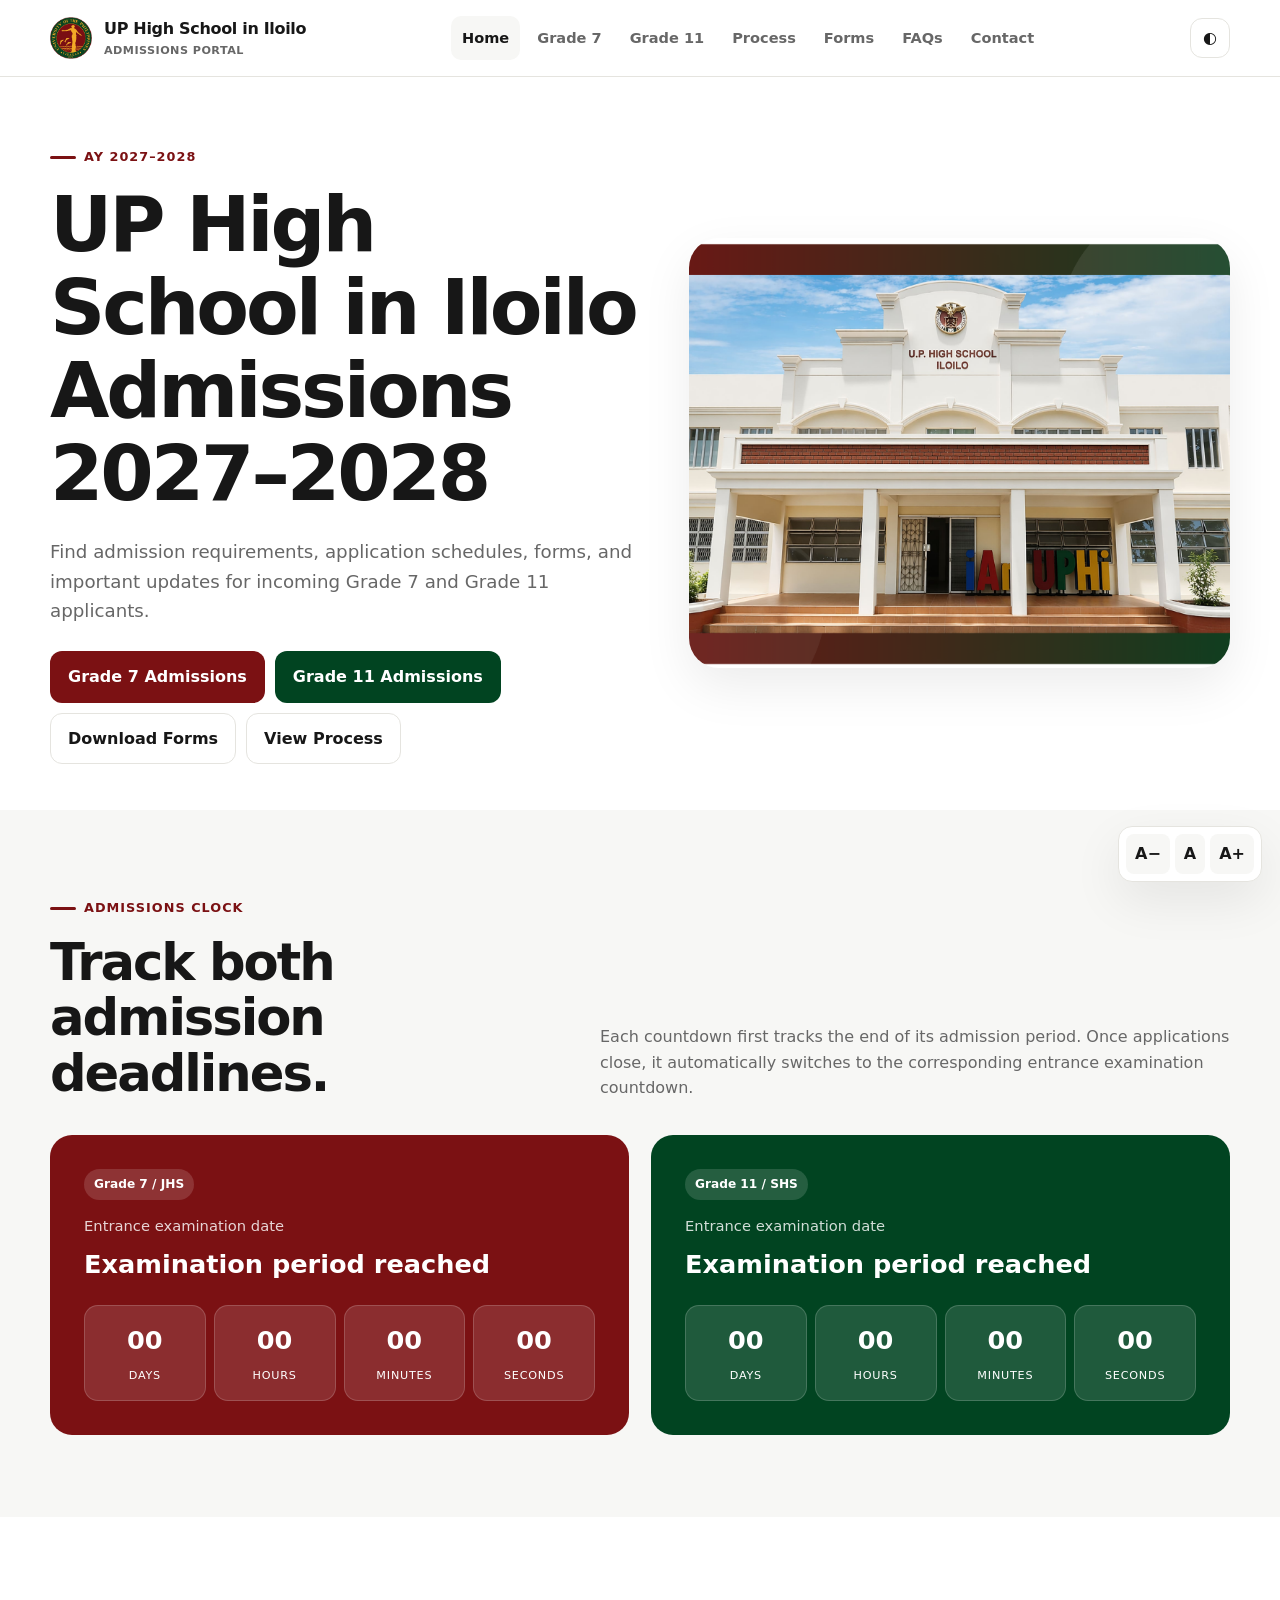
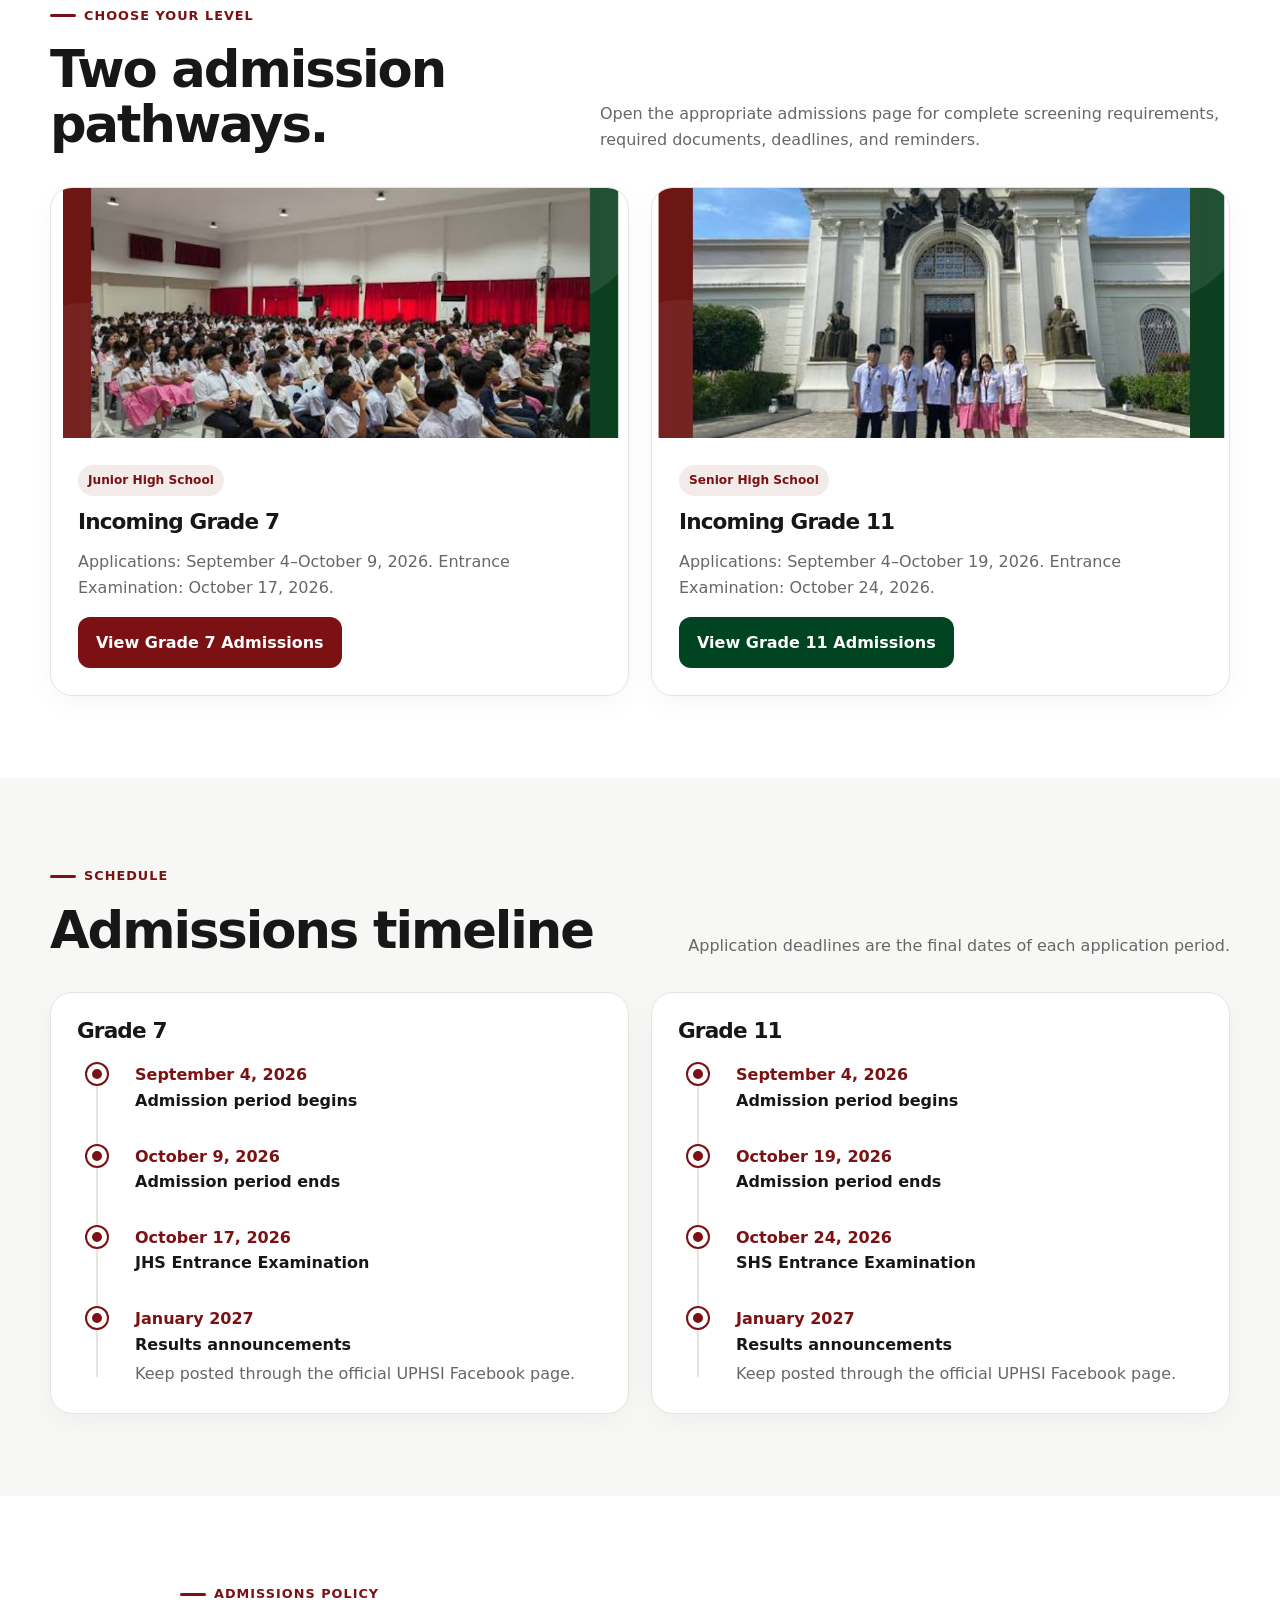
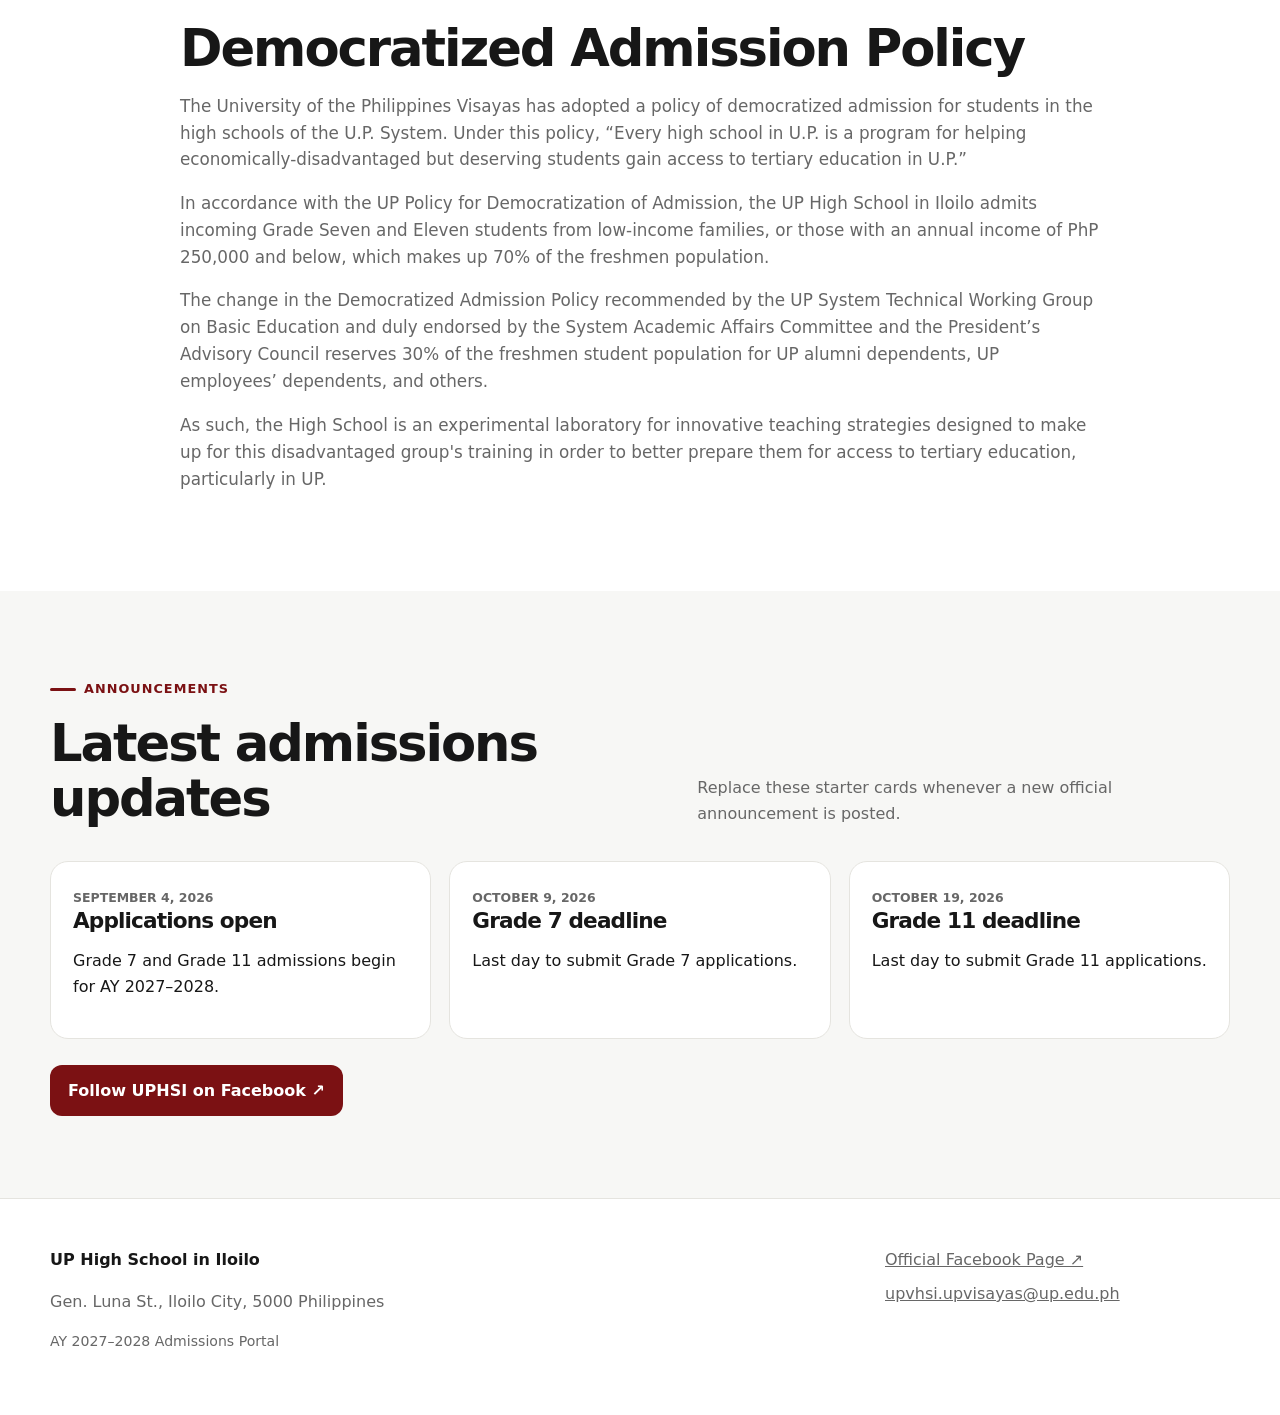
==== index.html @ 56ff377d "first push" ====
<!doctype html>
<html lang="en">
<head>
<meta charset="utf-8">
<meta name="viewport" content="width=device-width, initial-scale=1">
<meta name="description" content="UP High School in Iloilo Admissions Portal for AY 2027–2028">
<title>Home | UPHSI Admissions 2027–2028</title>
<link rel="stylesheet" href="css/style.css">
</head>
<body>

<a class="skip-link" href="#main">Skip to main content</a>
<header class="site-header">
  <div class="container navbar">
    <a class="brand" href="index.html"><img src="images/logo.png" alt="UPHSI logo placeholder"><span>UP High School in Iloilo<small>Admissions Portal</small></span></a>
    <nav id="navLinks" class="navlinks" aria-label="Primary navigation">
<a href="index.html" class="active">Home</a>
<a href="jhs.html">Grade 7</a>
<a href="shs.html">Grade 11</a>
<a href="process.html">Process</a>
<a href="forms.html">Forms</a>
<a href="faq.html">FAQs</a>
<a href="contact.html">Contact</a>
</nav>
    <div class="nav-tools">
      <button id="themeToggle" class="icon-btn" title="Toggle dark mode" aria-label="Toggle dark mode">◐</button>
      <button id="menuBtn" class="menu-btn" aria-label="Open menu" aria-expanded="false">☰</button>
    </div>
  </div>
</header>
<main id="main">
<section class="hero">
  <div class="container hero-grid">
    <div>
      <div class="eyebrow">AY 2027–2028</div>
      <h1>UP High School in Iloilo Admissions 2027–2028</h1>
      <p class="lead">Find admission requirements, application schedules, forms, and important updates for incoming Grade 7 and Grade 11 applicants.</p>
      <div class="actions">
        <a class="btn btn-primary" href="jhs.html">Grade 7 Admissions</a>
        <a class="btn btn-green" href="shs.html">Grade 11 Admissions</a>
        <a class="btn btn-secondary" href="forms.html">Download Forms</a>
        <a class="btn btn-secondary" href="process.html">View Process</a>
      </div>
    </div>
    <div class="hero-media"><img src="images/hero.png" alt="Campus photo placeholder"></div>
  </div>
</section>


<section class="section alt">
  <div class="container">
    <div class="section-head reveal">
      <div><div class="eyebrow">Admissions clock</div><h2>Track both admission deadlines.</h2></div>
      <p>Each countdown first tracks the end of its admission period. Once applications close, it automatically switches to the corresponding entrance examination countdown.</p>
    </div>
    <div class="cards">
      <div class="countdown-box reveal" id="jhsCountdown">
        <span class="tag" style="background:rgba(255,255,255,.14);color:white">Grade 7 / JHS</span>
        <div id="jhsCountdownLabel" class="countdown-label" style="margin-top:14px">Admission period ends in</div>
        <div id="jhsCountdownTitle" class="countdown-title">Grade 7 admission period ends</div>
        <div class="countdown">
          <div class="time-unit"><strong id="jhs-days">00</strong><span>Days</span></div>
          <div class="time-unit"><strong id="jhs-hours">00</strong><span>Hours</span></div>
          <div class="time-unit"><strong id="jhs-minutes">00</strong><span>Minutes</span></div>
          <div class="time-unit"><strong id="jhs-seconds">00</strong><span>Seconds</span></div>
        </div>
      </div>
      <div class="countdown-box reveal" id="shsCountdown" style="background:var(--green)">
        <span class="tag" style="background:rgba(255,255,255,.14);color:white">Grade 11 / SHS</span>
        <div id="shsCountdownLabel" class="countdown-label" style="margin-top:14px">Admission period ends in</div>
        <div id="shsCountdownTitle" class="countdown-title">Grade 11 admission period ends</div>
        <div class="countdown">
          <div class="time-unit"><strong id="shs-days">00</strong><span>Days</span></div>
          <div class="time-unit"><strong id="shs-hours">00</strong><span>Hours</span></div>
          <div class="time-unit"><strong id="shs-minutes">00</strong><span>Minutes</span></div>
          <div class="time-unit"><strong id="shs-seconds">00</strong><span>Seconds</span></div>
        </div>
      </div>
    </div>
  </div>
</section>

<section class="section">
 <div class="container">
  <div class="section-head reveal"><div><div class="eyebrow">Choose your level</div><h2>Two admission pathways.</h2></div><p>Open the appropriate admissions page for complete screening requirements, required documents, deadlines, and reminders.</p></div>
  <div class="cards">
    <article class="card feature reveal"><img src="images/jhs.png" alt="Grade 7 photo placeholder"><div class="card-content"><span class="tag">Junior High School</span><h3 style="margin-top:14px">Incoming Grade 7</h3><p>Applications: September 4–October 9, 2026. Entrance Examination: October 17, 2026.</p><a class="btn btn-primary" href="jhs.html">View Grade 7 Admissions</a></div></article>
    <article class="card feature reveal"><img src="images/shs.png" alt="Grade 11 photo placeholder"><div class="card-content"><span class="tag">Senior High School</span><h3 style="margin-top:14px">Incoming Grade 11</h3><p>Applications: September 4–October 19, 2026. Entrance Examination: October 24, 2026.</p><a class="btn btn-green" href="shs.html">View Grade 11 Admissions</a></div></article>
  </div>
 </div>
</section>

<section class="section alt">
 <div class="container">
  <div class="section-head reveal"><div><div class="eyebrow">Schedule</div><h2>Admissions timeline</h2></div><p>Application deadlines are the final dates of each application period.</p></div>
  <div class="cards">
   <div class="card reveal"><h3>Grade 7</h3><div class="timeline">
    <div class="timeline-item"><span class="timeline-dot"></span><div class="timeline-date">September 4, 2026</div><strong>Admission period begins</strong></div>
    <div class="timeline-item"><span class="timeline-dot"></span><div class="timeline-date">October 9, 2026</div><strong>Admission period ends</strong></div>
    <div class="timeline-item"><span class="timeline-dot"></span><div class="timeline-date">October 17, 2026</div><strong>JHS Entrance Examination</strong></div>
    <div class="timeline-item"><span class="timeline-dot"></span><div class="timeline-date">January 2027</div><strong>Results announcements</strong><p>Keep posted through the official UPHSI Facebook page.</p></div>
   </div></div>
   <div class="card reveal"><h3>Grade 11</h3><div class="timeline">
    <div class="timeline-item"><span class="timeline-dot"></span><div class="timeline-date">September 4, 2026</div><strong>Admission period begins</strong></div>
    <div class="timeline-item"><span class="timeline-dot"></span><div class="timeline-date">October 19, 2026</div><strong>Admission period ends</strong></div>
    <div class="timeline-item"><span class="timeline-dot"></span><div class="timeline-date">October 24, 2026</div><strong>SHS Entrance Examination</strong></div>
    <div class="timeline-item"><span class="timeline-dot"></span><div class="timeline-date">January 2027</div><strong>Results announcements</strong><p>Keep posted through the official UPHSI Facebook page.</p></div>
   </div></div>
  </div>
 </div>
</section>

<section class="section">
 <div class="container policy reveal">
  <div class="eyebrow">Admissions policy</div><h2>Democratized Admission Policy</h2>
  
<p>The University of the Philippines Visayas has adopted a policy of democratized admission for students in the high schools of the U.P. System. Under this policy, “Every high school in U.P. is a program for helping economically-disadvantaged but deserving students gain access to tertiary education in U.P.”</p>
<p>In accordance with the UP Policy for Democratization of Admission, the UP High School in Iloilo admits incoming Grade Seven and Eleven students from low-income families, or those with an annual income of PhP 250,000 and below, which makes up 70% of the freshmen population.</p>
<p>The change in the Democratized Admission Policy recommended by the UP System Technical Working Group on Basic Education and duly endorsed by the System Academic Affairs Committee and the President’s Advisory Council reserves 30% of the freshmen student population for UP alumni dependents, UP employees’ dependents, and others.</p>
<p>As such, the High School is an experimental laboratory for innovative teaching strategies designed to make up for this disadvantaged group's training in order to better prepare them for access to tertiary education, particularly in UP.</p>

 </div>
</section>

<section class="section alt">
 <div class="container">
  <div class="section-head reveal"><div><div class="eyebrow">Announcements</div><h2>Latest admissions updates</h2></div><p>Replace these starter cards whenever a new official announcement is posted.</p></div>
  <div class="announcement-grid">
   <article class="announcement reveal"><time>September 4, 2026</time><h3>Applications open</h3><p>Grade 7 and Grade 11 admissions begin for AY 2027–2028.</p></article>
   <article class="announcement reveal"><time>October 9, 2026</time><h3>Grade 7 deadline</h3><p>Last day to submit Grade 7 applications.</p></article>
   <article class="announcement reveal"><time>October 19, 2026</time><h3>Grade 11 deadline</h3><p>Last day to submit Grade 11 applications.</p></article>
  </div>
  <div class="actions"><a class="btn btn-primary" href="https://www.facebook.com/uphsiofficial" target="_blank" rel="noopener">Follow UPHSI on Facebook ↗</a></div>
 </div>
</section>
</main>

<footer class="footer">
  <div class="container footer-grid">
    <div>
      <strong>UP High School in Iloilo</strong>
      <p>Gen. Luna St., Iloilo City, 5000 Philippines</p>
      <p class="small">AY 2027–2028 Admissions Portal</p>
    </div>
    <div class="footer-links">
      <a href="https://www.facebook.com/uphsiofficial" target="_blank" rel="noopener">Official Facebook Page ↗</a>
      <a href="mailto:upvhsi.upvisayas@up.edu.ph">upvhsi.upvisayas@up.edu.ph</a>
    </div>
  </div>
</footer>
<div class="a11y-panel" aria-label="Text size controls">
  <button data-font="down" title="Decrease text size">A−</button>
  <button data-font="reset" title="Reset text size">A</button>
  <button data-font="up" title="Increase text size">A+</button>
</div>
<script src="js/script.js"></script>
</body></html>
---- css/style.css ----
:root{
  --maroon:#7b1113; --maroon-2:#5c0d0f; --green:#014421; --gold:#f2c14e;
  --ink:#171717; --muted:#676767; --surface:#ffffff; --surface-2:#f7f7f5;
  --line:#e5e4df; --shadow:0 18px 50px rgba(0,0,0,.08);
  --radius:22px; --base-font:16px;
}
*{box-sizing:border-box}
html{scroll-behavior:smooth;font-size:var(--base-font)}
body{margin:0;font-family:Inter,ui-sans-serif,system-ui,-apple-system,"Segoe UI",Roboto,Arial,sans-serif;background:var(--surface);color:var(--ink);line-height:1.6}
body.dark{--ink:#f4f4f1;--muted:#bebeb8;--surface:#121212;--surface-2:#1b1b1b;--line:#333;--shadow:0 18px 50px rgba(0,0,0,.32)}
a{color:inherit}
img{max-width:100%;display:block}
button,input{font:inherit}
.container{width:min(1180px,calc(100% - 38px));margin:auto}
.skip-link{position:absolute;left:-9999px;top:10px;background:var(--maroon);color:white;padding:10px 14px;z-index:9999}
.skip-link:focus{left:10px}
.site-header{position:sticky;top:0;z-index:1000;background:color-mix(in srgb,var(--surface) 93%,transparent);backdrop-filter:blur(16px);border-bottom:1px solid var(--line)}
.navbar{min-height:76px;display:flex;align-items:center;justify-content:space-between;gap:20px}
.brand{display:flex;align-items:center;gap:12px;text-decoration:none;font-weight:800;letter-spacing:-.02em}
.brand img{width:42px;height:42px;border-radius:10px}
.brand small{display:block;font-size:.7rem;font-weight:600;color:var(--muted);letter-spacing:.04em;text-transform:uppercase}
.navlinks{display:flex;align-items:center;gap:6px}
.navlinks a{padding:10px 11px;border-radius:10px;text-decoration:none;font-size:.91rem;font-weight:650;color:var(--muted)}
.navlinks a:hover,.navlinks a.active{background:var(--surface-2);color:var(--ink)}
.nav-tools{display:flex;align-items:center;gap:6px}
.icon-btn,.menu-btn{border:1px solid var(--line);background:var(--surface);color:var(--ink);width:40px;height:40px;border-radius:12px;cursor:pointer}
.menu-btn{display:none}
.hero{padding:64px 0 46px}
.hero-grid{display:grid;grid-template-columns:1.05fr .95fr;gap:42px;align-items:center}
.eyebrow{display:inline-flex;gap:8px;align-items:center;font-size:.8rem;letter-spacing:.08em;text-transform:uppercase;font-weight:800;color:var(--maroon);margin-bottom:16px}
.eyebrow:before{content:"";width:26px;height:3px;background:var(--maroon);border-radius:99px}
h1,h2,h3{line-height:1.08;letter-spacing:-.04em;margin:0}
h1{font-size:clamp(2.7rem,6vw,5.4rem);max-width:800px}
h2{font-size:clamp(2rem,4vw,3.5rem)}
h3{font-size:1.35rem}
.lead{font-size:1.14rem;color:var(--muted);max-width:720px;margin:22px 0}
.hero-media{border-radius:30px;overflow:hidden;box-shadow:var(--shadow);min-height:430px}
.hero-media img{width:100%;height:100%;min-height:430px;object-fit:cover}
.actions{display:flex;flex-wrap:wrap;gap:10px;margin-top:26px}
.btn{display:inline-flex;align-items:center;justify-content:center;gap:8px;text-decoration:none;border:1px solid transparent;padding:12px 17px;border-radius:12px;font-weight:750;cursor:pointer}
.btn-primary{background:var(--maroon);color:white}
.btn-primary:hover{background:var(--maroon-2)}
.btn-secondary{background:var(--surface);border-color:var(--line)}
.btn-green{background:var(--green);color:white}
.section{padding:82px 0}
.section.alt{background:var(--surface-2)}
.section-head{display:flex;justify-content:space-between;align-items:end;gap:30px;margin-bottom:34px}
.section-head p{max-width:630px;color:var(--muted);margin:0}
.cards{display:grid;grid-template-columns:repeat(2,1fr);gap:22px}
.card{background:var(--surface);border:1px solid var(--line);border-radius:var(--radius);padding:26px;box-shadow:0 8px 26px rgba(0,0,0,.035)}
.card.feature{padding:0;overflow:hidden}
.card.feature img{width:100%;height:250px;object-fit:cover}
.card-content{padding:27px}
.card p{color:var(--muted)}
.tag{display:inline-flex;padding:6px 10px;background:color-mix(in srgb,var(--maroon) 9%,var(--surface));color:var(--maroon);border-radius:999px;font-weight:800;font-size:.76rem}
.countdown-wrap{display:grid;grid-template-columns:.8fr 1.2fr;gap:26px;align-items:center}
.countdown-box{background:var(--maroon);color:white;padding:34px;border-radius:var(--radius)}
.countdown-label{opacity:.82;font-size:.92rem}
.countdown-title{font-size:1.6rem;font-weight:800;margin:6px 0 20px}
.countdown{display:grid;grid-template-columns:repeat(4,1fr);gap:8px}
.time-unit{background:rgba(255,255,255,.12);border:1px solid rgba(255,255,255,.17);border-radius:14px;padding:14px 8px;text-align:center}
.time-unit strong{font-size:1.6rem;display:block}
.time-unit span{font-size:.7rem;text-transform:uppercase;letter-spacing:.07em}
.timeline{position:relative;margin-top:20px}
.timeline:before{content:"";position:absolute;left:19px;top:10px;bottom:10px;width:2px;background:var(--line)}
.timeline-item{position:relative;padding:0 0 30px 58px}
.timeline-item:last-child{padding-bottom:0}
.timeline-dot{position:absolute;left:10px;top:2px;width:20px;height:20px;border:5px solid var(--surface);background:var(--maroon);border-radius:50%;box-shadow:0 0 0 2px var(--maroon)}
.timeline-date{font-weight:850;color:var(--maroon)}
.timeline-item p{margin:.25rem 0 0;color:var(--muted)}
.policy{max-width:920px}
.policy p{font-size:1.05rem;color:var(--muted)}
.notice{border-left:4px solid var(--gold);background:color-mix(in srgb,var(--gold) 12%,var(--surface));padding:18px 20px;border-radius:0 14px 14px 0}
.requirement-grid{display:grid;grid-template-columns:.72fr 1.28fr;gap:22px}
.list-clean{padding-left:1.2rem}
.list-clean li{margin:.6rem 0}
.download-grid{display:grid;grid-template-columns:repeat(2,1fr);gap:22px}
.download-card{display:grid;grid-template-columns:1fr 130px;gap:20px;align-items:center}
.download-card img{border:1px solid var(--line);border-radius:16px}
.announcement-grid{display:grid;grid-template-columns:repeat(3,1fr);gap:18px}
.announcement{padding:22px;border-radius:18px;border:1px solid var(--line);background:var(--surface)}
.announcement time{font-size:.78rem;color:var(--muted);font-weight:700;text-transform:uppercase}
.accordion{border-top:1px solid var(--line)}
.accordion-item{border-bottom:1px solid var(--line)}
.accordion-button{width:100%;text-align:left;border:0;background:none;color:var(--ink);padding:20px 2px;font-weight:800;display:flex;justify-content:space-between;cursor:pointer}
.accordion-panel{max-height:0;overflow:hidden;transition:max-height .3s ease}
.accordion-panel-inner{padding:0 2px 20px;color:var(--muted)}
.contact-grid{display:grid;grid-template-columns:1fr 1fr;gap:22px}
.contact-item{padding:26px;border:1px solid var(--line);border-radius:var(--radius)}
.page-hero{padding:64px 0 42px;border-bottom:1px solid var(--line)}
.page-hero h1{font-size:clamp(2.6rem,5vw,4.8rem)}
.breadcrumb{font-size:.88rem;color:var(--muted);margin-bottom:18px}
.footer{padding:48px 0;border-top:1px solid var(--line)}
.footer-grid{display:grid;grid-template-columns:1.4fr .6fr;gap:30px}
.footer p,.footer a{color:var(--muted)}
.footer-links{display:flex;flex-direction:column;gap:8px}
.reveal{opacity:0;transform:translateY(20px);transition:.7s ease}
.reveal.visible{opacity:1;transform:none}
.a11y-panel{position:fixed;right:18px;bottom:18px;z-index:900;display:flex;gap:5px;padding:7px;background:var(--surface);border:1px solid var(--line);border-radius:14px;box-shadow:var(--shadow)}
.a11y-panel button{border:0;background:var(--surface-2);color:var(--ink);border-radius:8px;padding:7px 9px;cursor:pointer;font-weight:800}
.form-placeholder{border:2px dashed var(--line);padding:25px;border-radius:18px;color:var(--muted)}
.small{font-size:.88rem;color:var(--muted)}

@media(max-width:950px){
  .menu-btn{display:inline-grid;place-items:center}.navlinks{display:none;position:absolute;top:76px;left:0;right:0;background:var(--surface);padding:12px 20px 20px;border-bottom:1px solid var(--line);flex-direction:column;align-items:stretch}
  .navlinks.open{display:flex}.navlinks a{padding:13px}
  .hero-grid,.countdown-wrap,.requirement-grid,.contact-grid{grid-template-columns:1fr}
  .hero{padding-top:40px}.hero-media{min-height:300px}.hero-media img{min-height:300px}
  .announcement-grid{grid-template-columns:1fr}
}
@media(max-width:680px){
  .brand span{display:none}.cards,.download-grid{grid-template-columns:1fr}.download-card{grid-template-columns:1fr}
  .download-card img{width:140px}.countdown{grid-template-columns:repeat(2,1fr)}
  .section{padding:58px 0}.section-head{display:block}.section-head p{margin-top:12px}
  .footer-grid{grid-template-columns:1fr}
}
@media(prefers-reduced-motion:reduce){*{scroll-behavior:auto!important;transition:none!important;animation:none!important}.reveal{opacity:1;transform:none}}
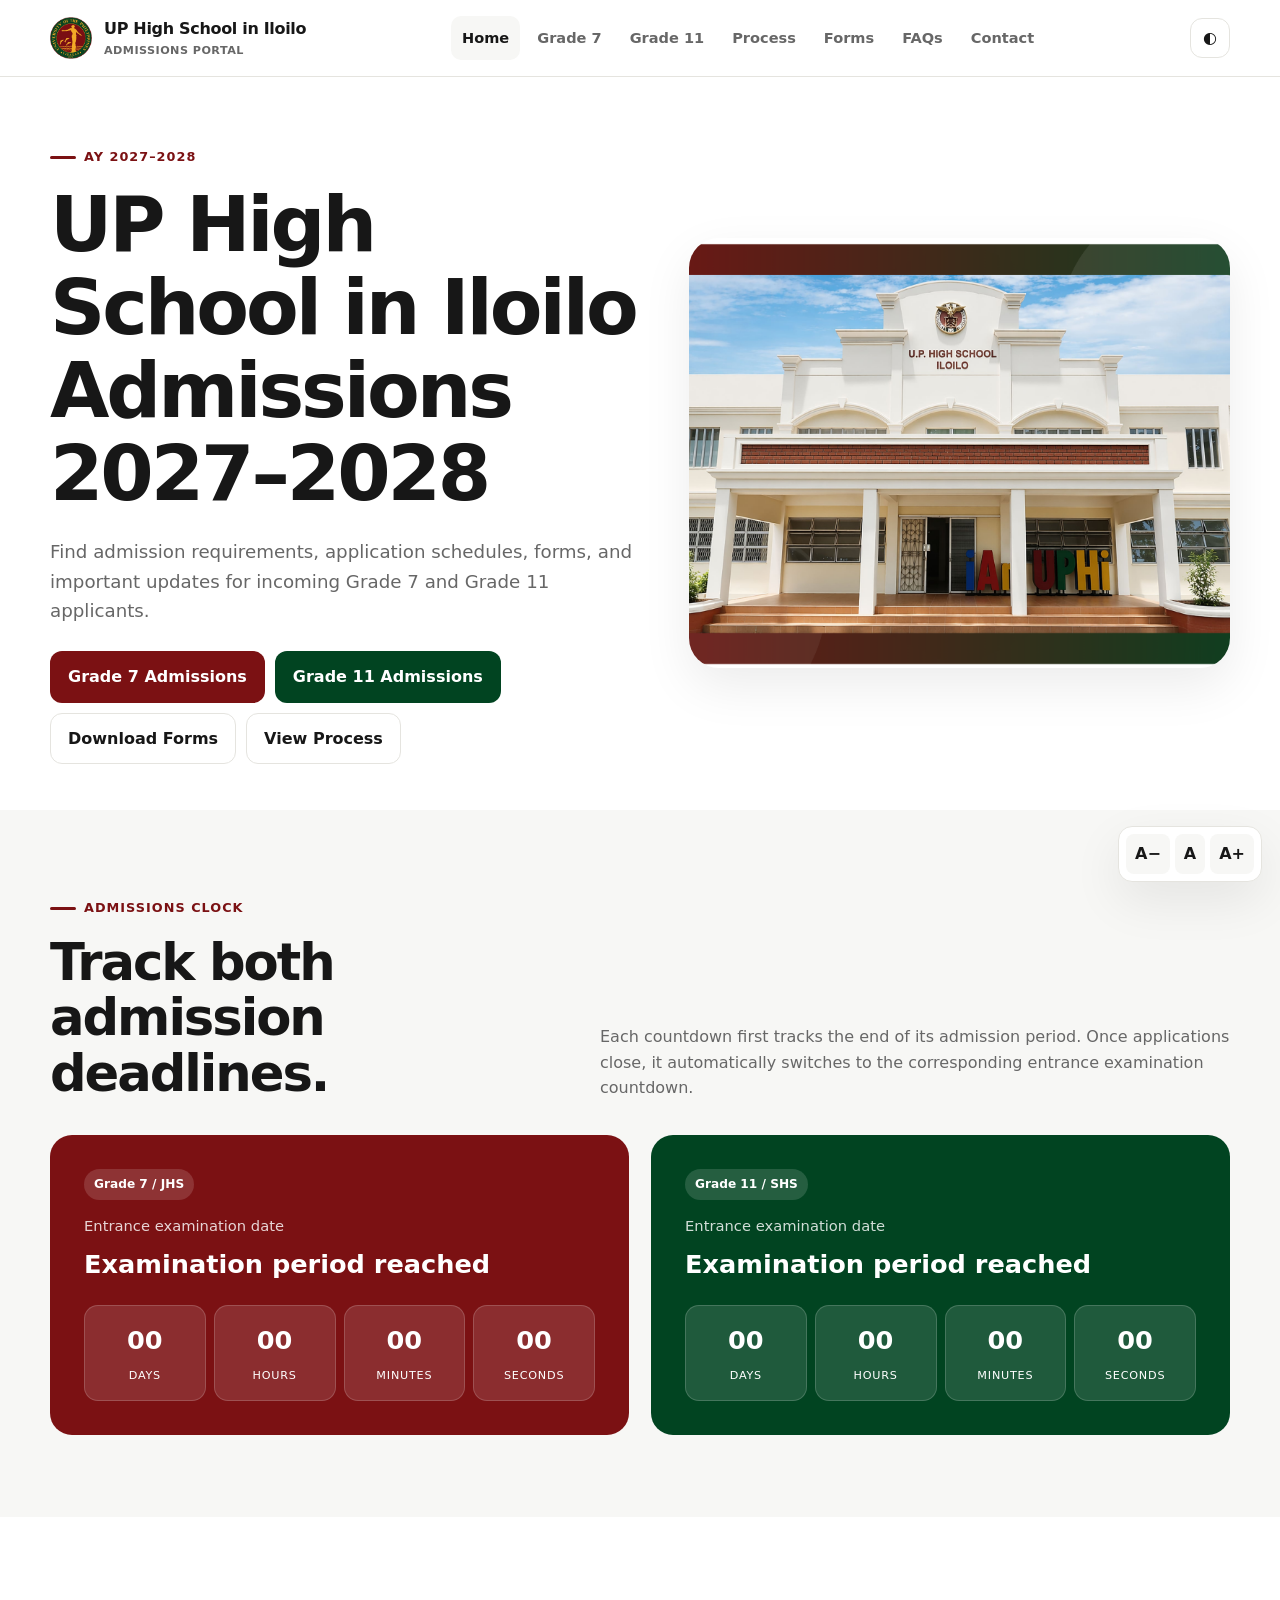
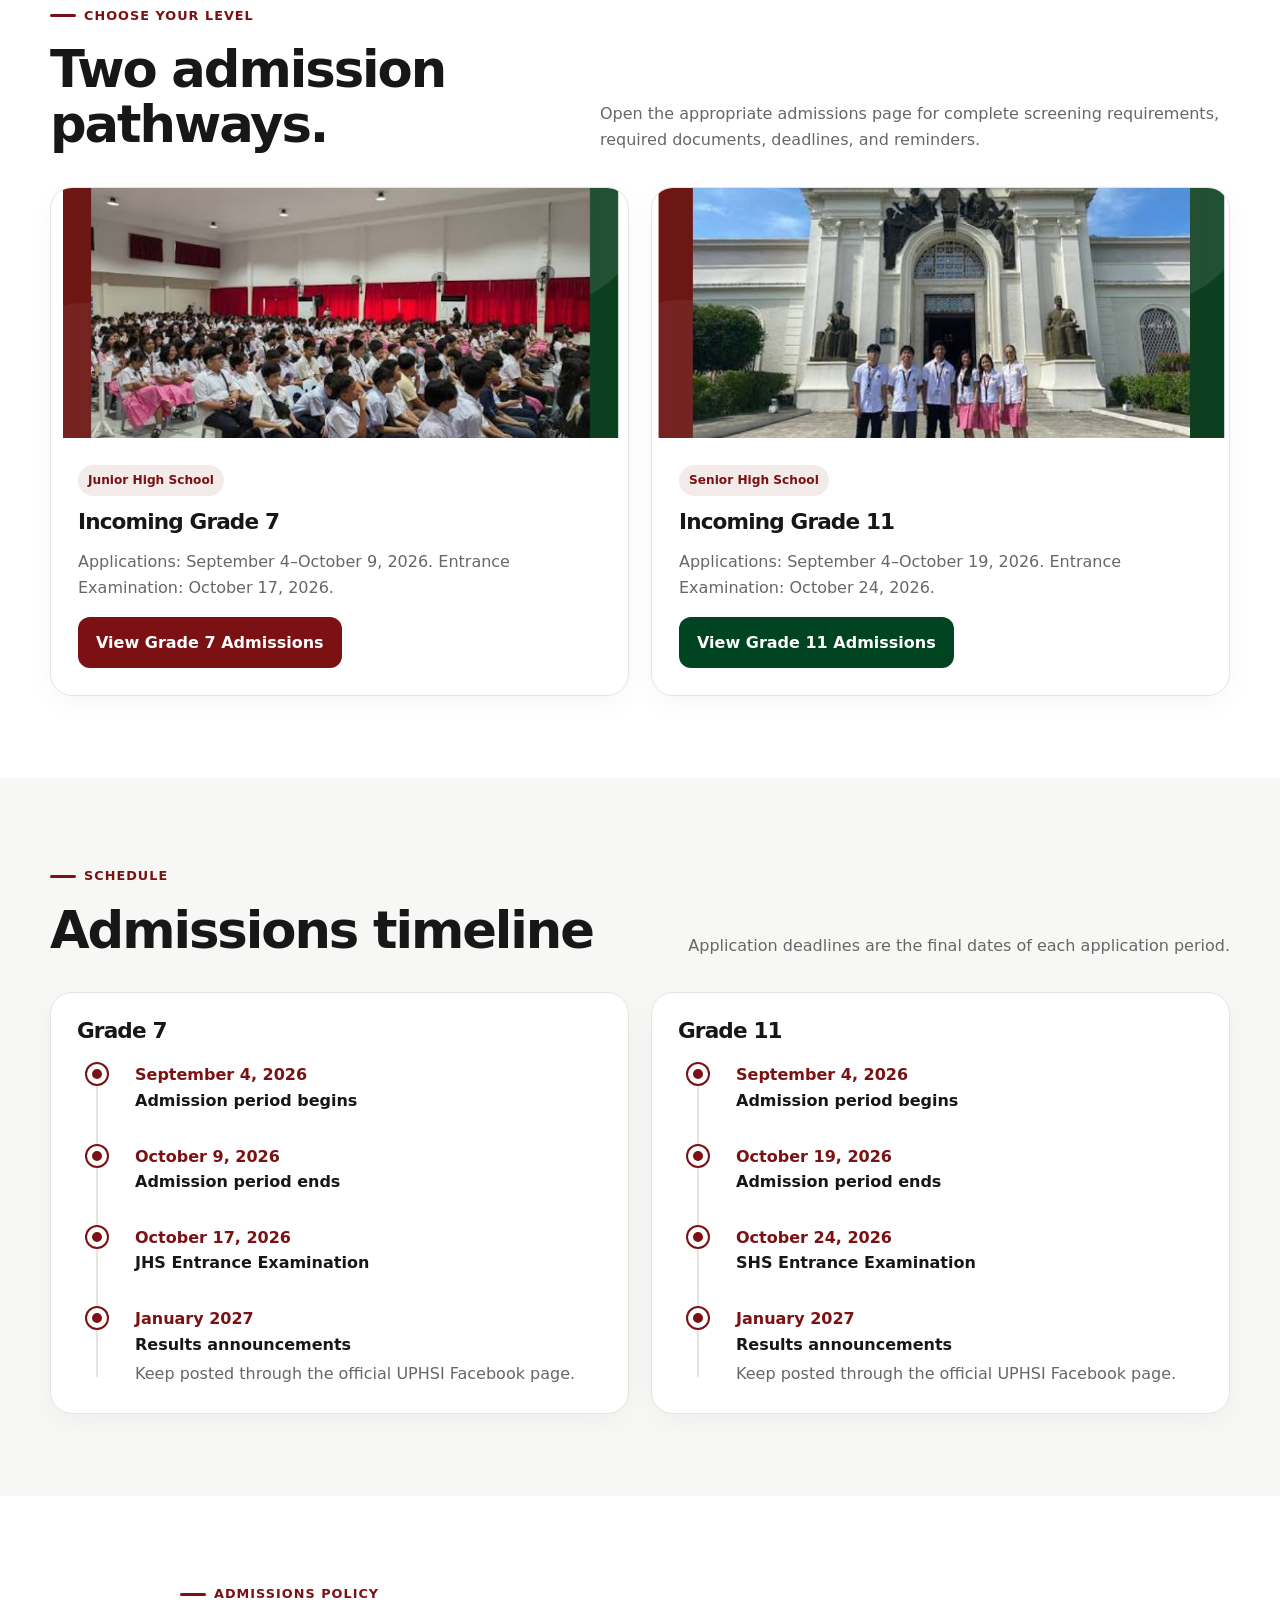
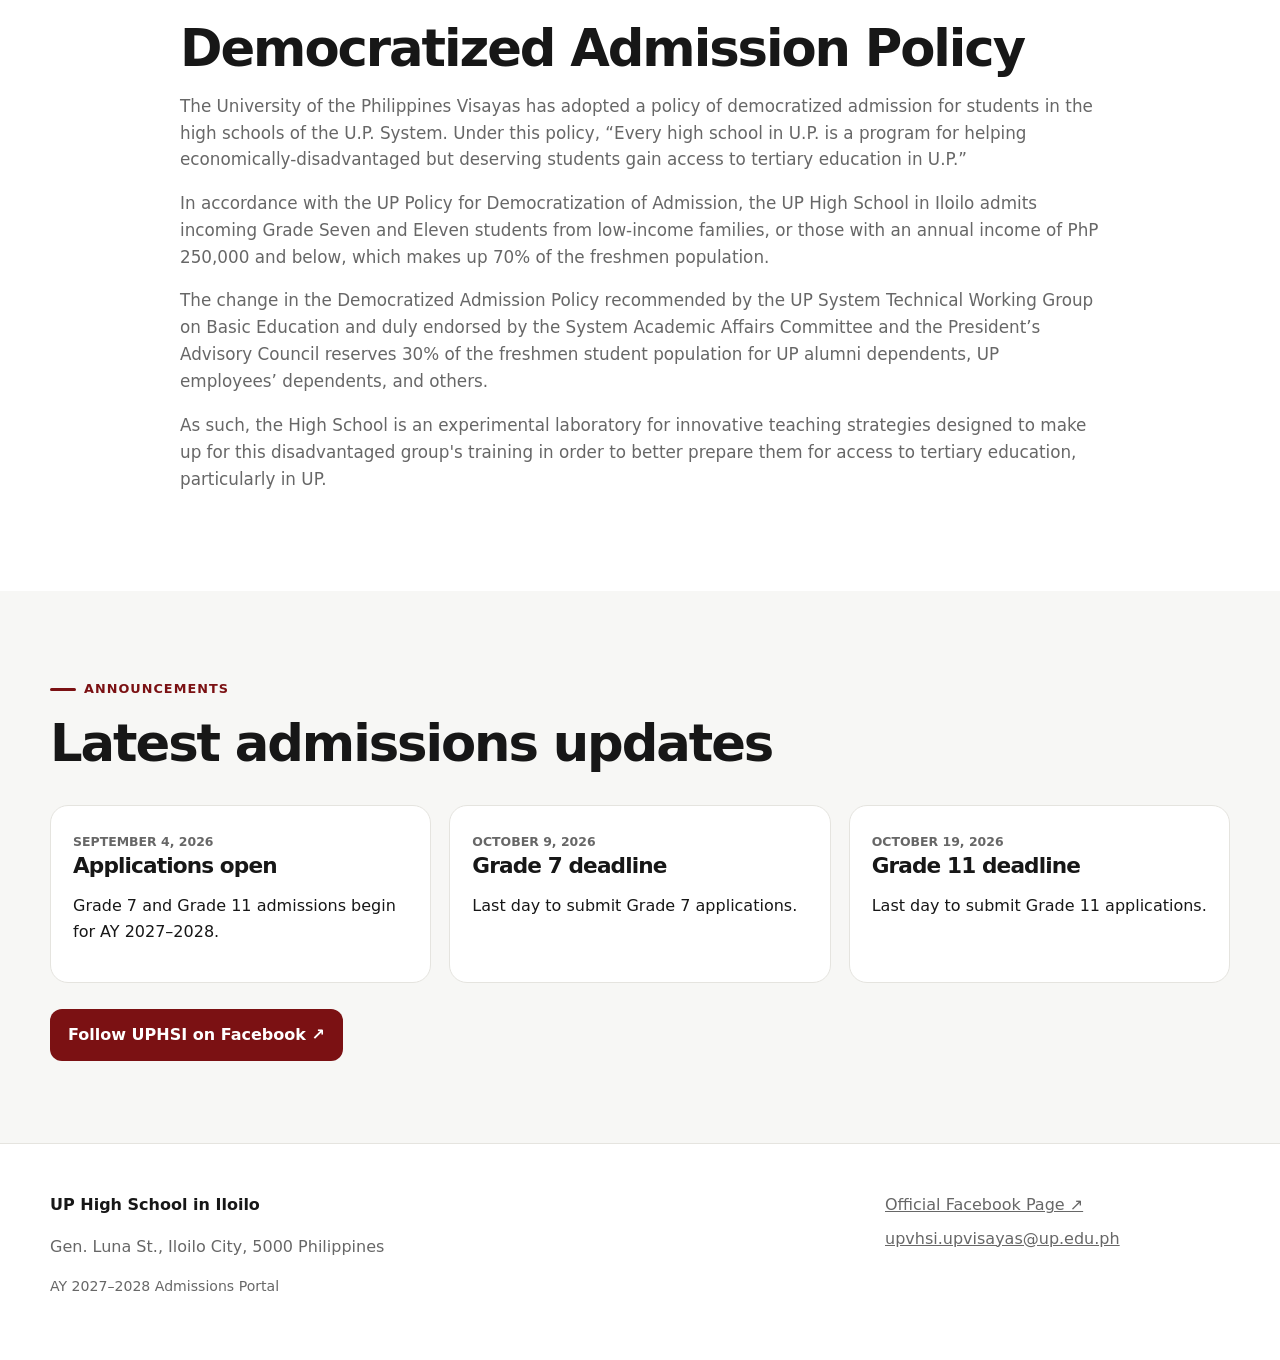
==== commit 5299d325: "update index" ====
--- a/index.html
+++ b/index.html
@@ -124,7 +124,7 @@
 
 <section class="section alt">
  <div class="container">
-  <div class="section-head reveal"><div><div class="eyebrow">Announcements</div><h2>Latest admissions updates</h2></div><p>Replace these starter cards whenever a new official announcement is posted.</p></div>
+  <div class="section-head reveal"><div><div class="eyebrow">Announcements</div><h2>Latest admissions updates</h2></div></div>
   <div class="announcement-grid">
    <article class="announcement reveal"><time>September 4, 2026</time><h3>Applications open</h3><p>Grade 7 and Grade 11 admissions begin for AY 2027–2028.</p></article>
    <article class="announcement reveal"><time>October 9, 2026</time><h3>Grade 7 deadline</h3><p>Last day to submit Grade 7 applications.</p></article>
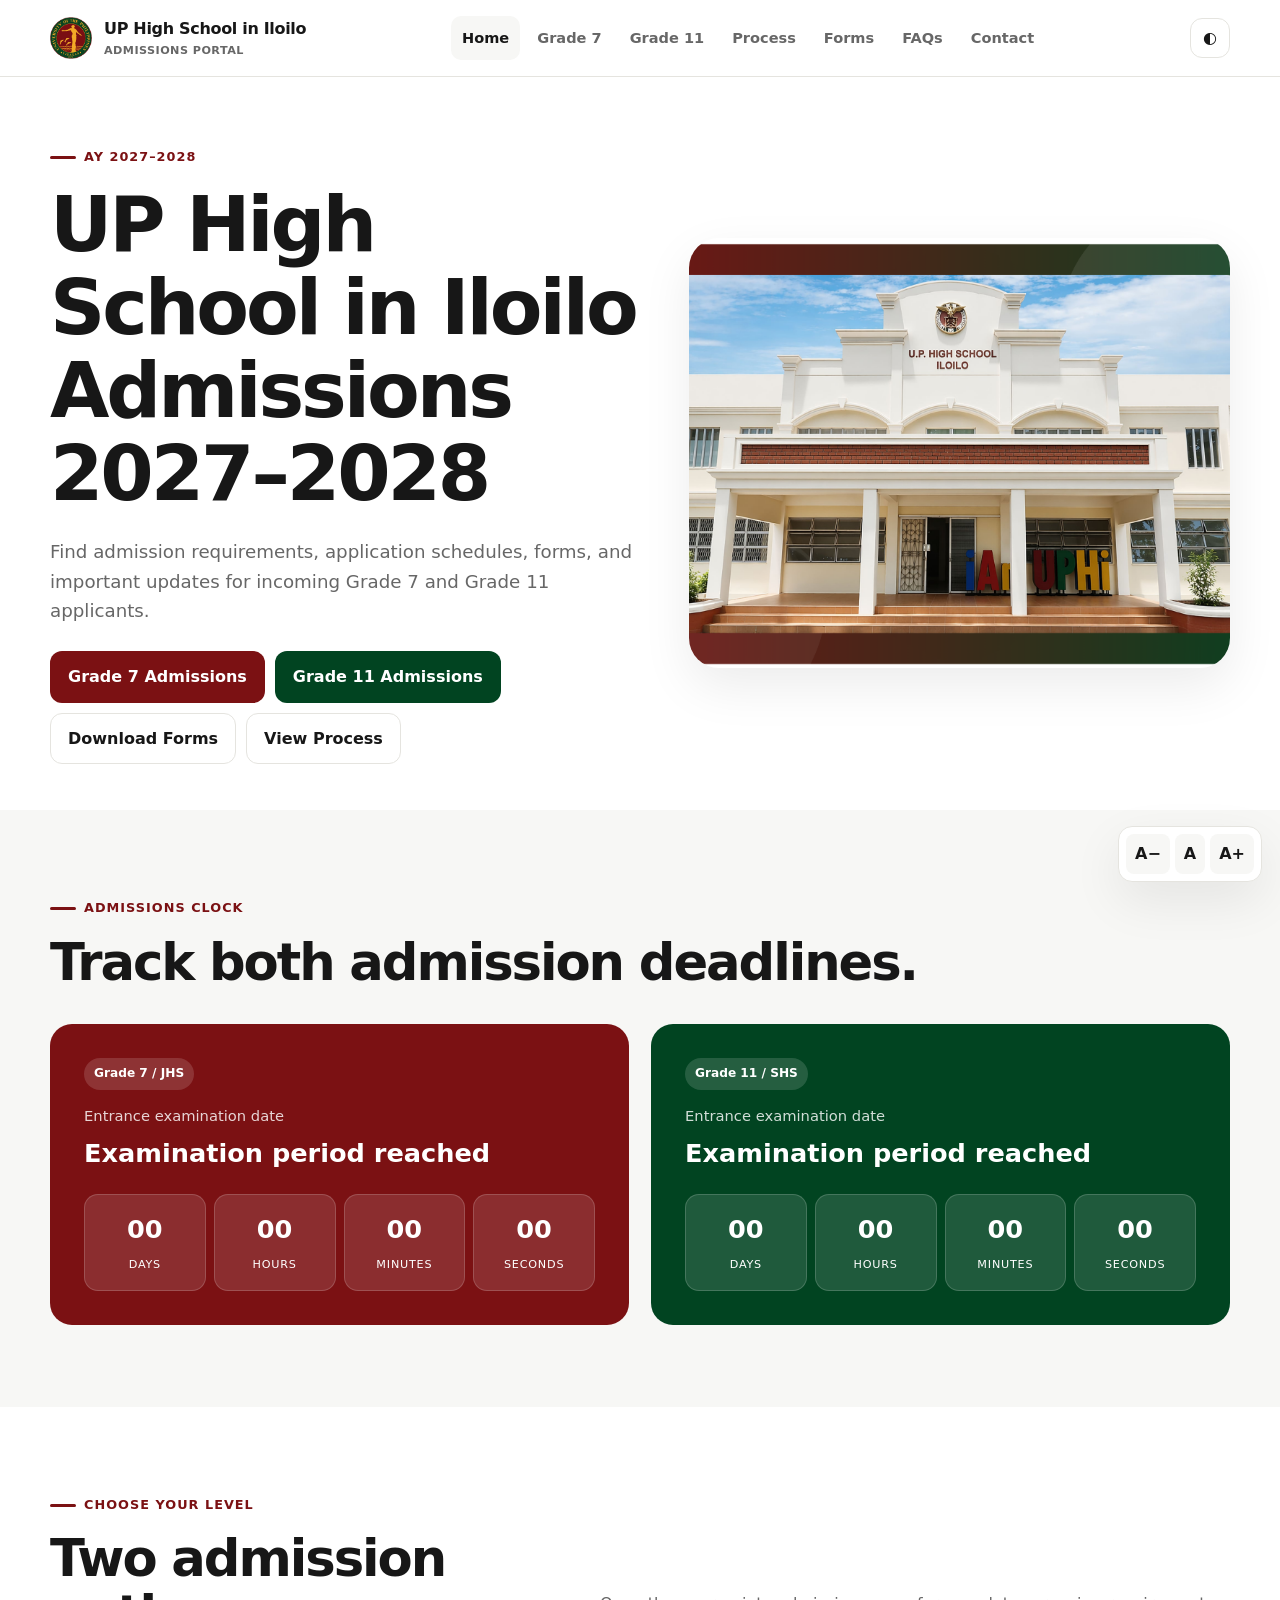
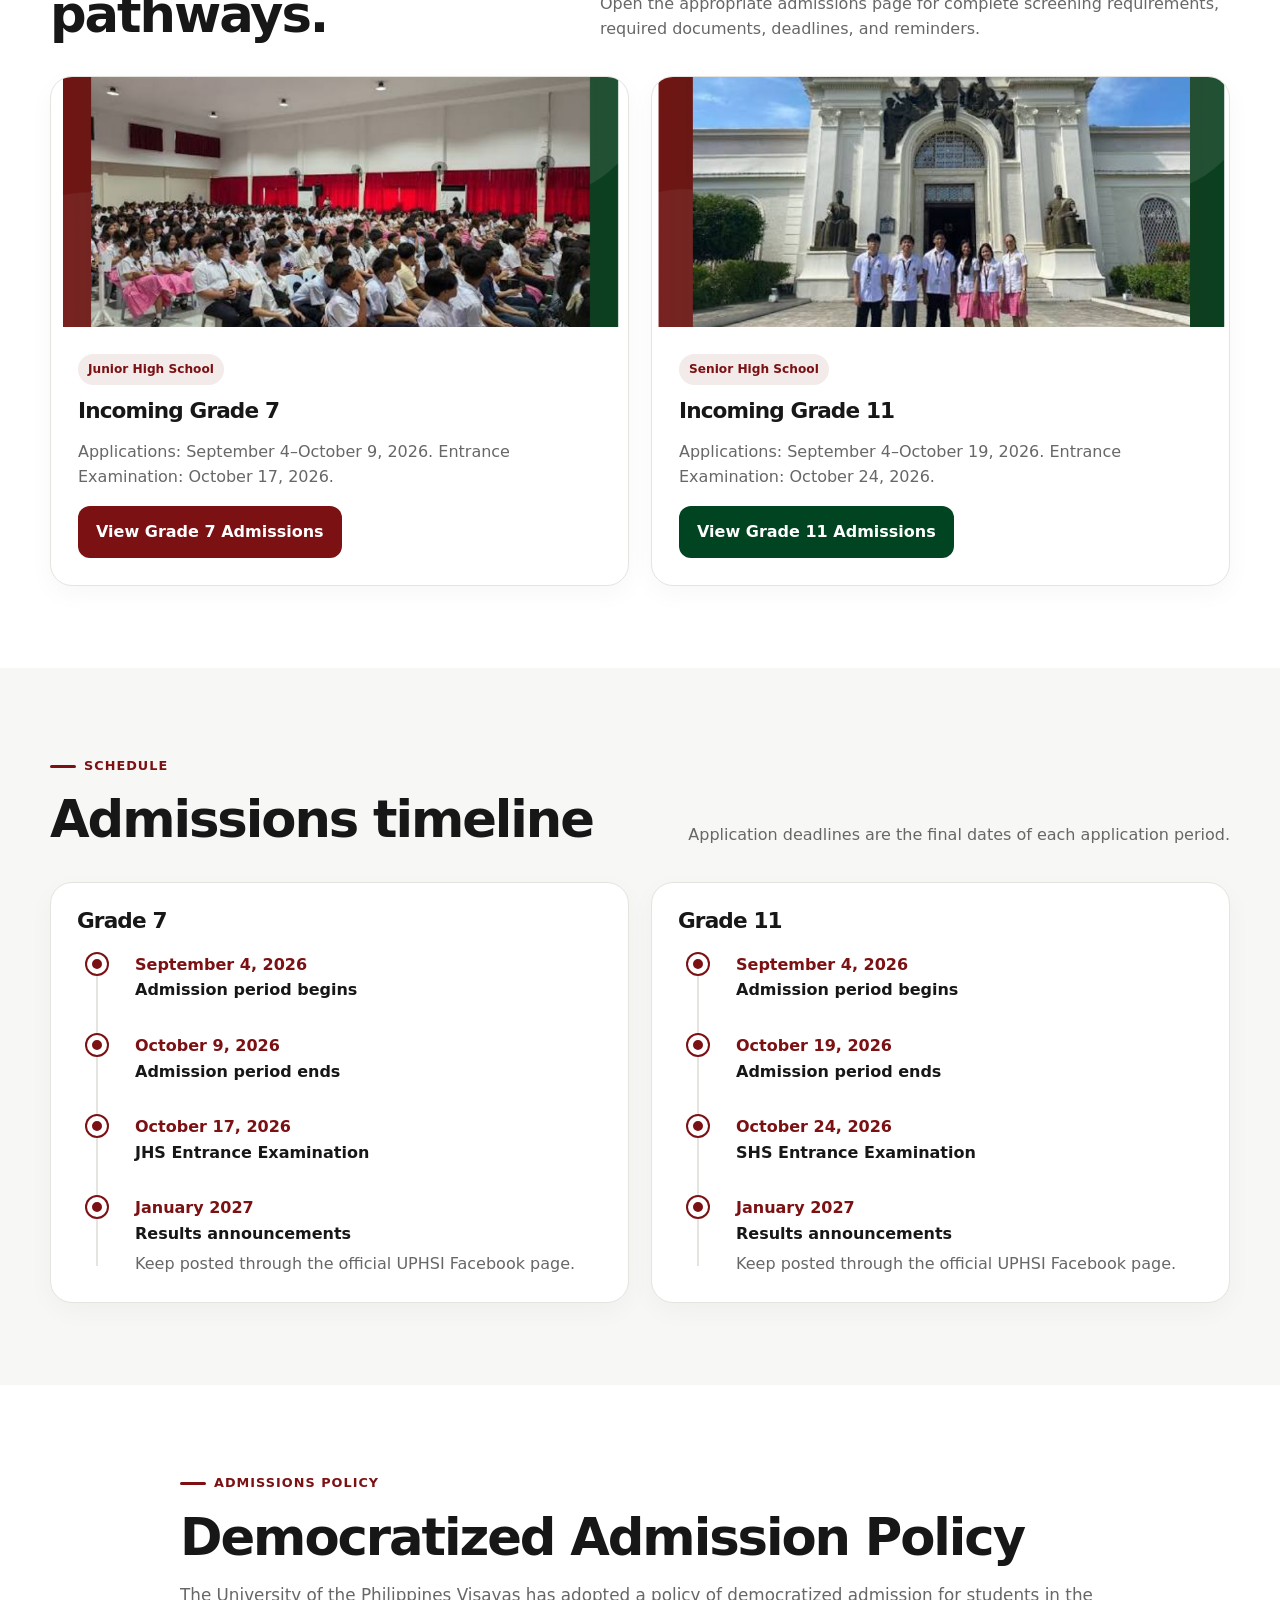
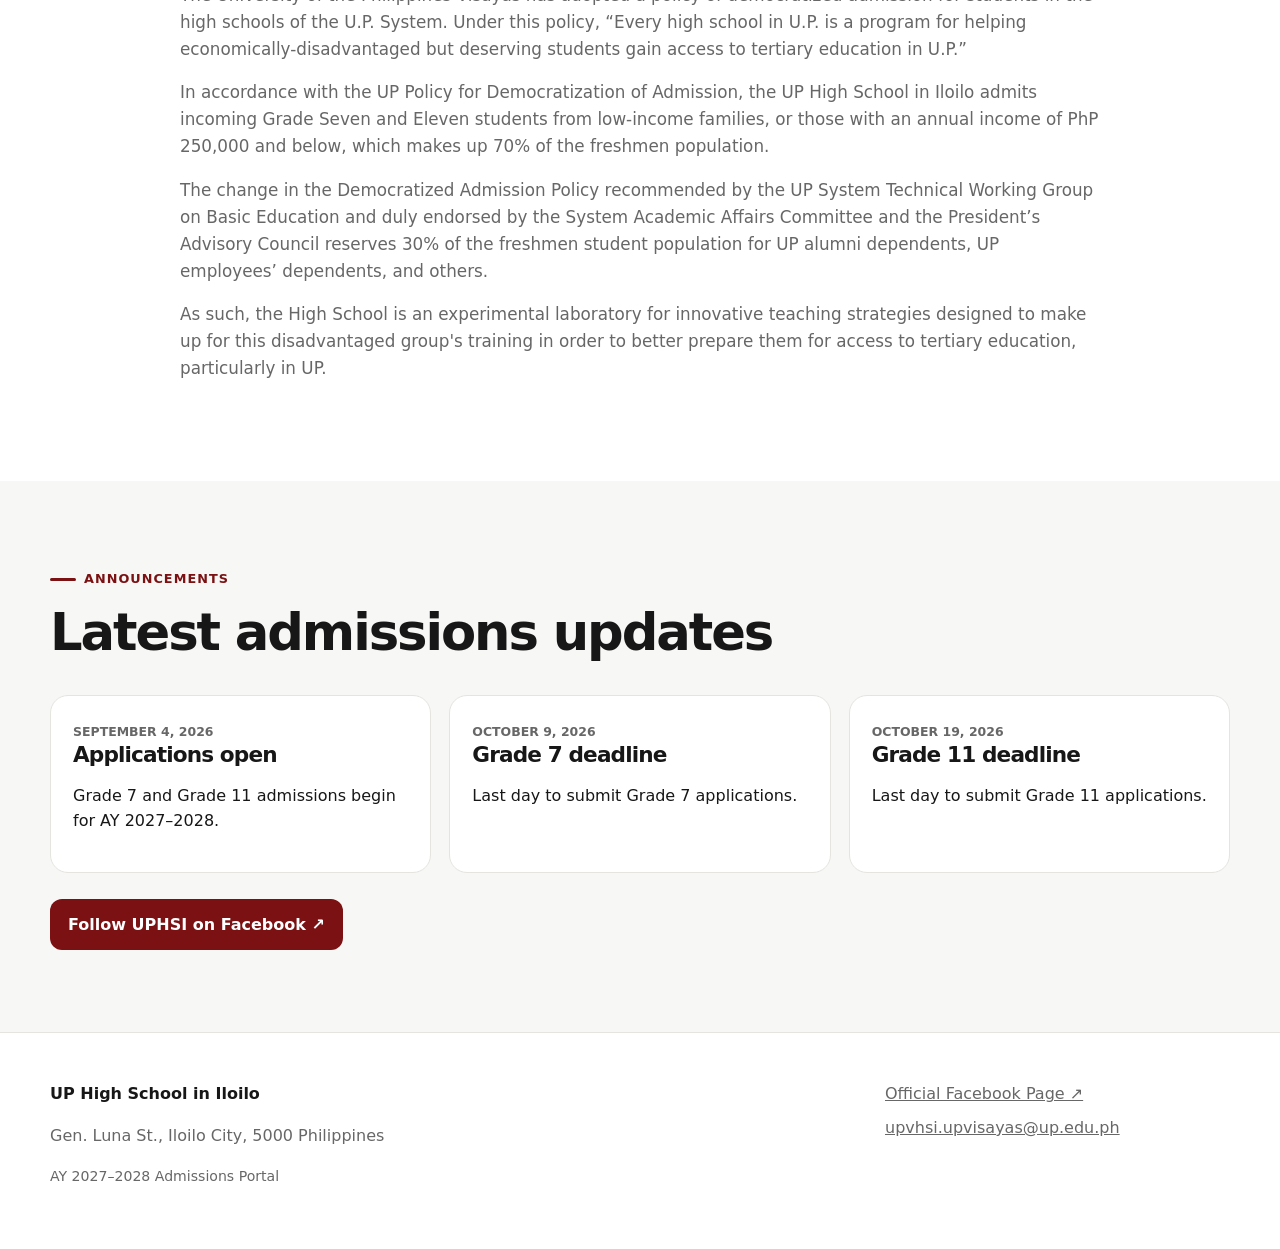
==== commit 7d2c9cd9: "update index" ====
--- a/index.html
+++ b/index.html
@@ -51,7 +51,7 @@
   <div class="container">
     <div class="section-head reveal">
       <div><div class="eyebrow">Admissions clock</div><h2>Track both admission deadlines.</h2></div>
-      <p>Each countdown first tracks the end of its admission period. Once applications close, it automatically switches to the corresponding entrance examination countdown.</p>
+      <!-- <p>Each countdown first tracks the end of its admission period. Once applications close, it automatically switches to the corresponding entrance examination countdown.</p> -->
     </div>
     <div class="cards">
       <div class="countdown-box reveal" id="jhsCountdown">
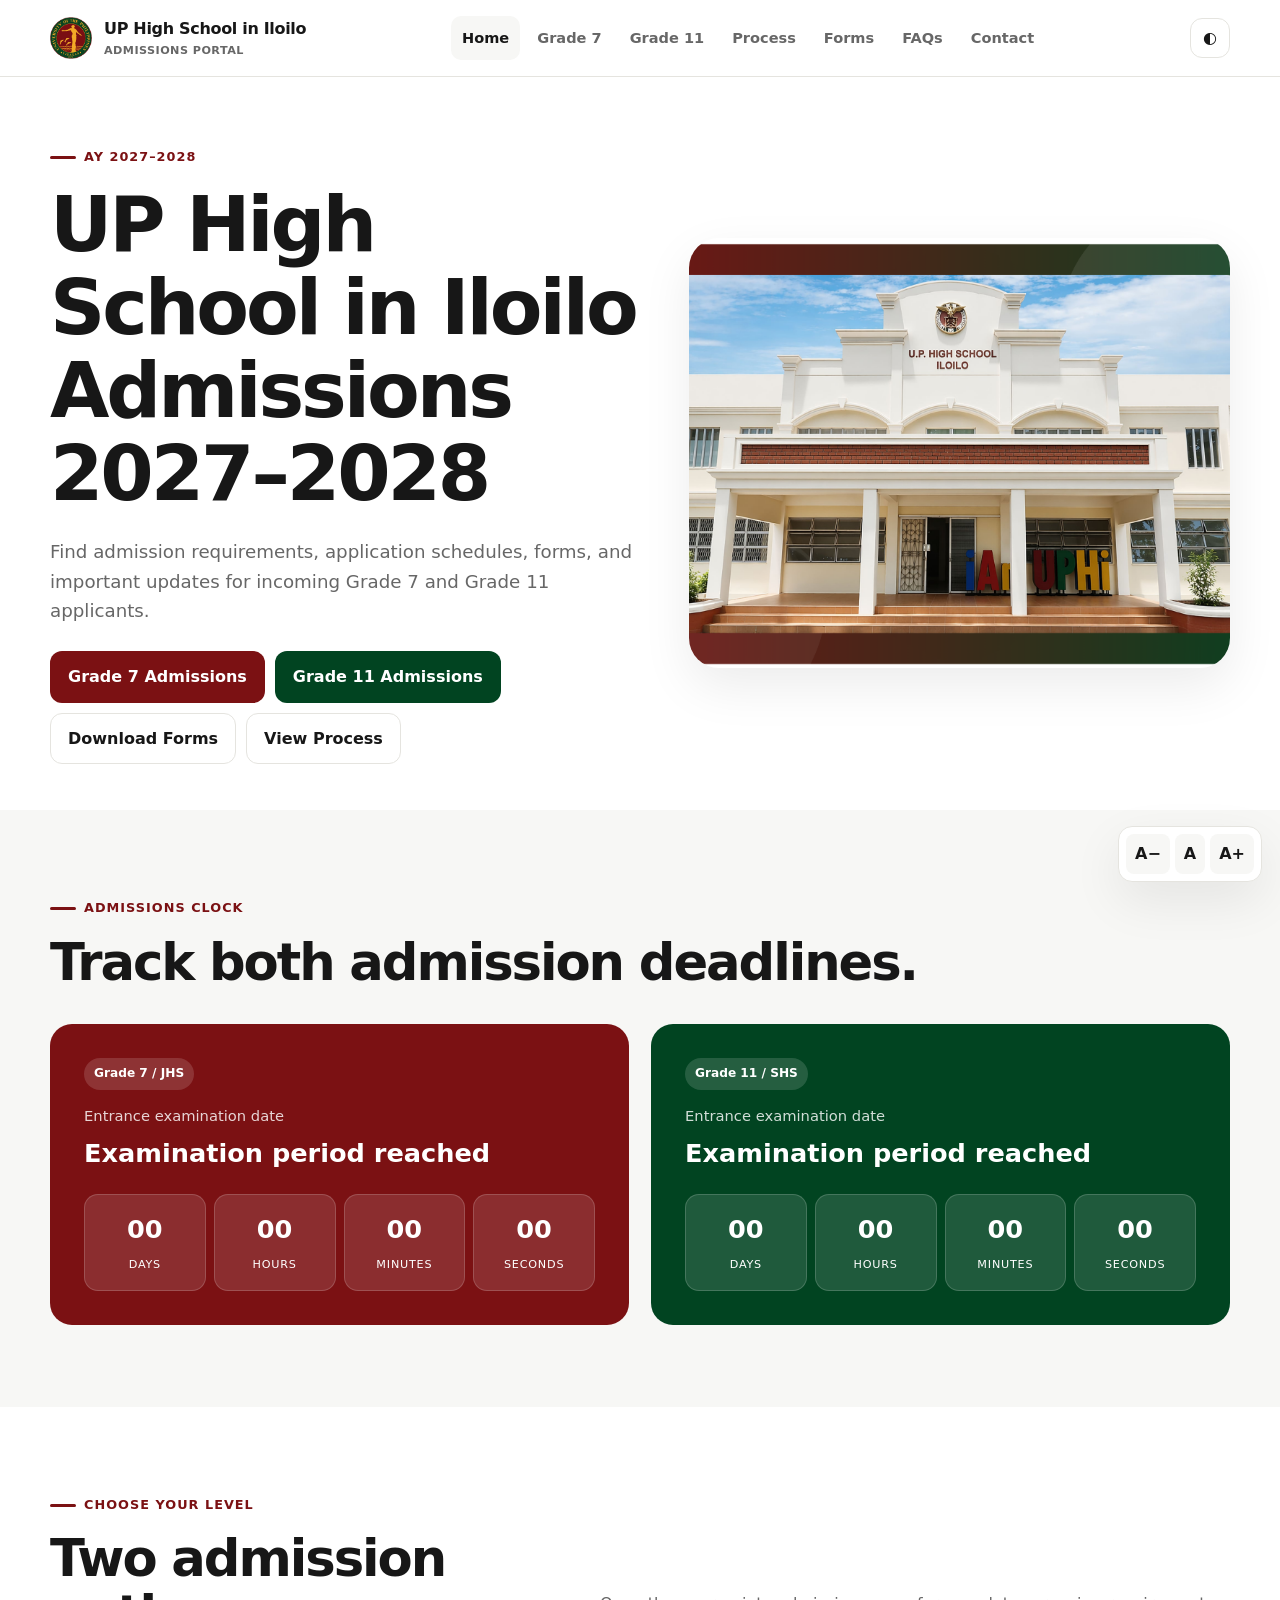
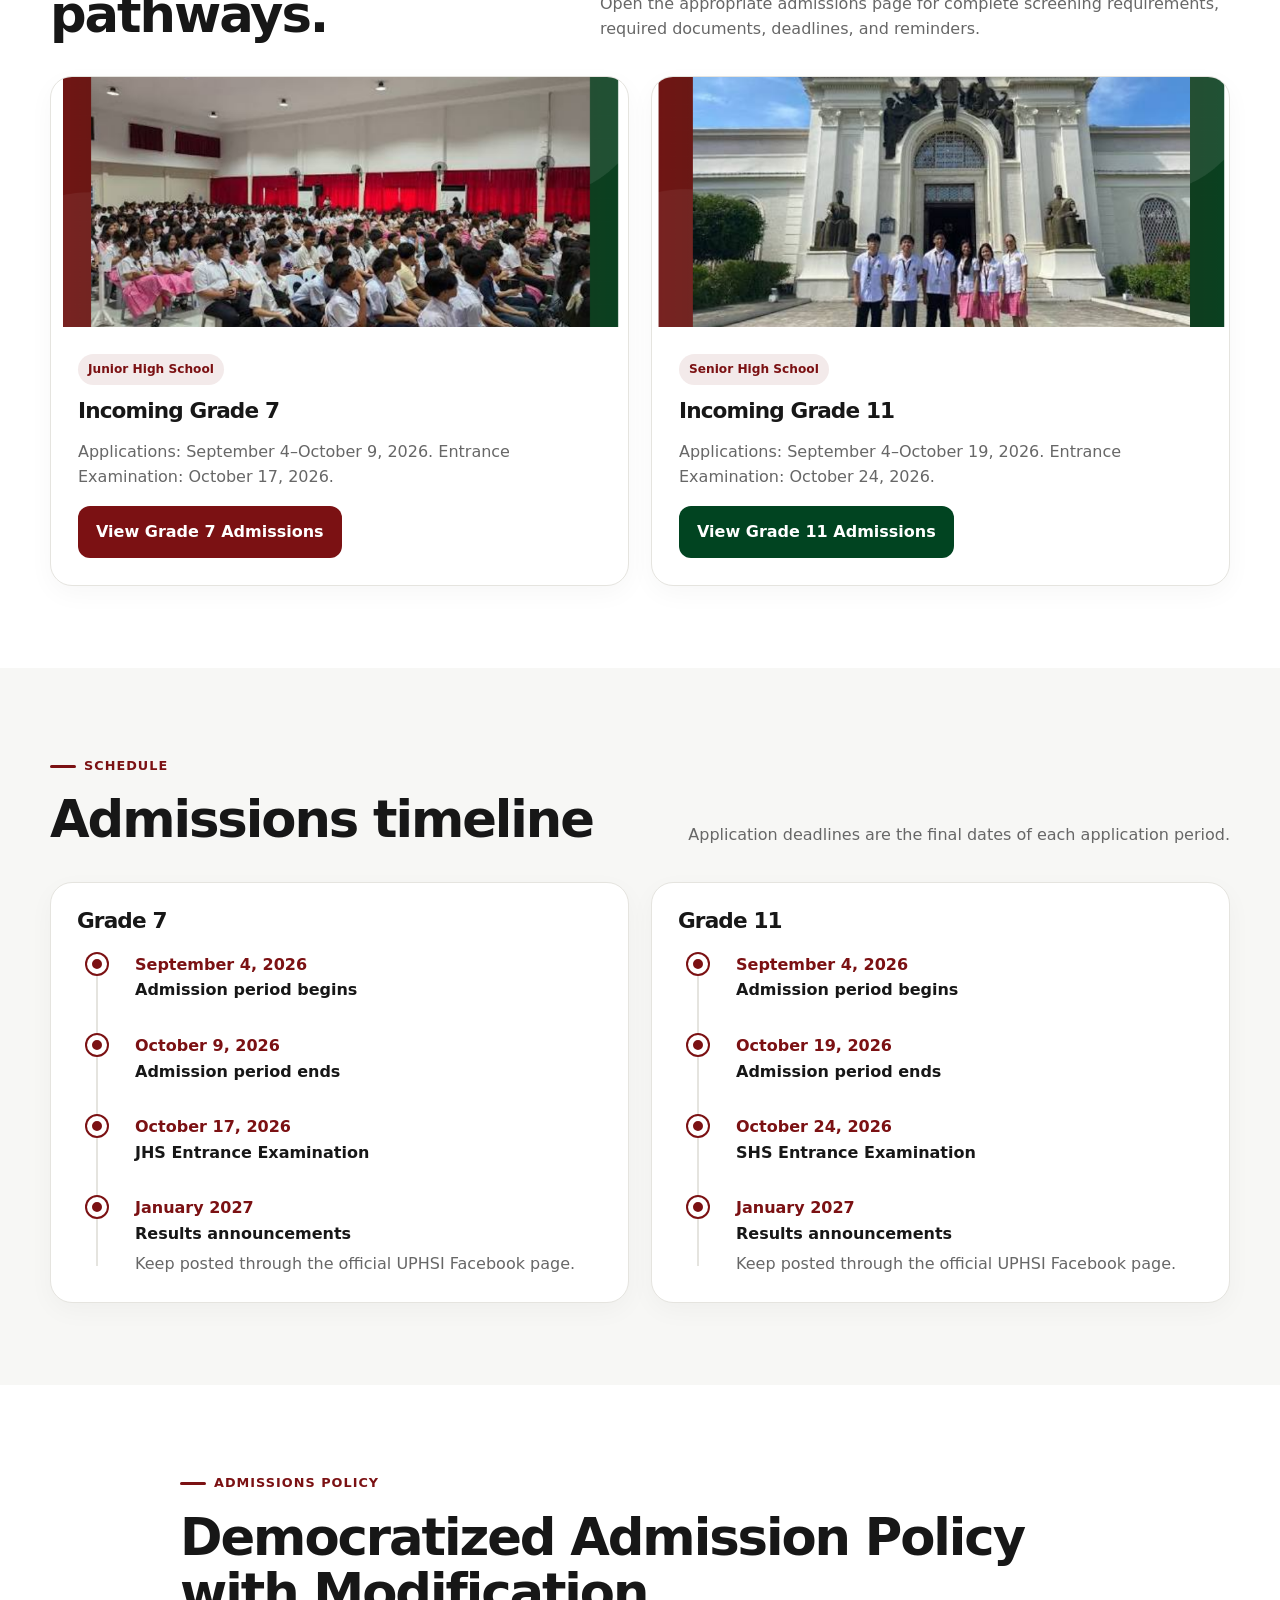
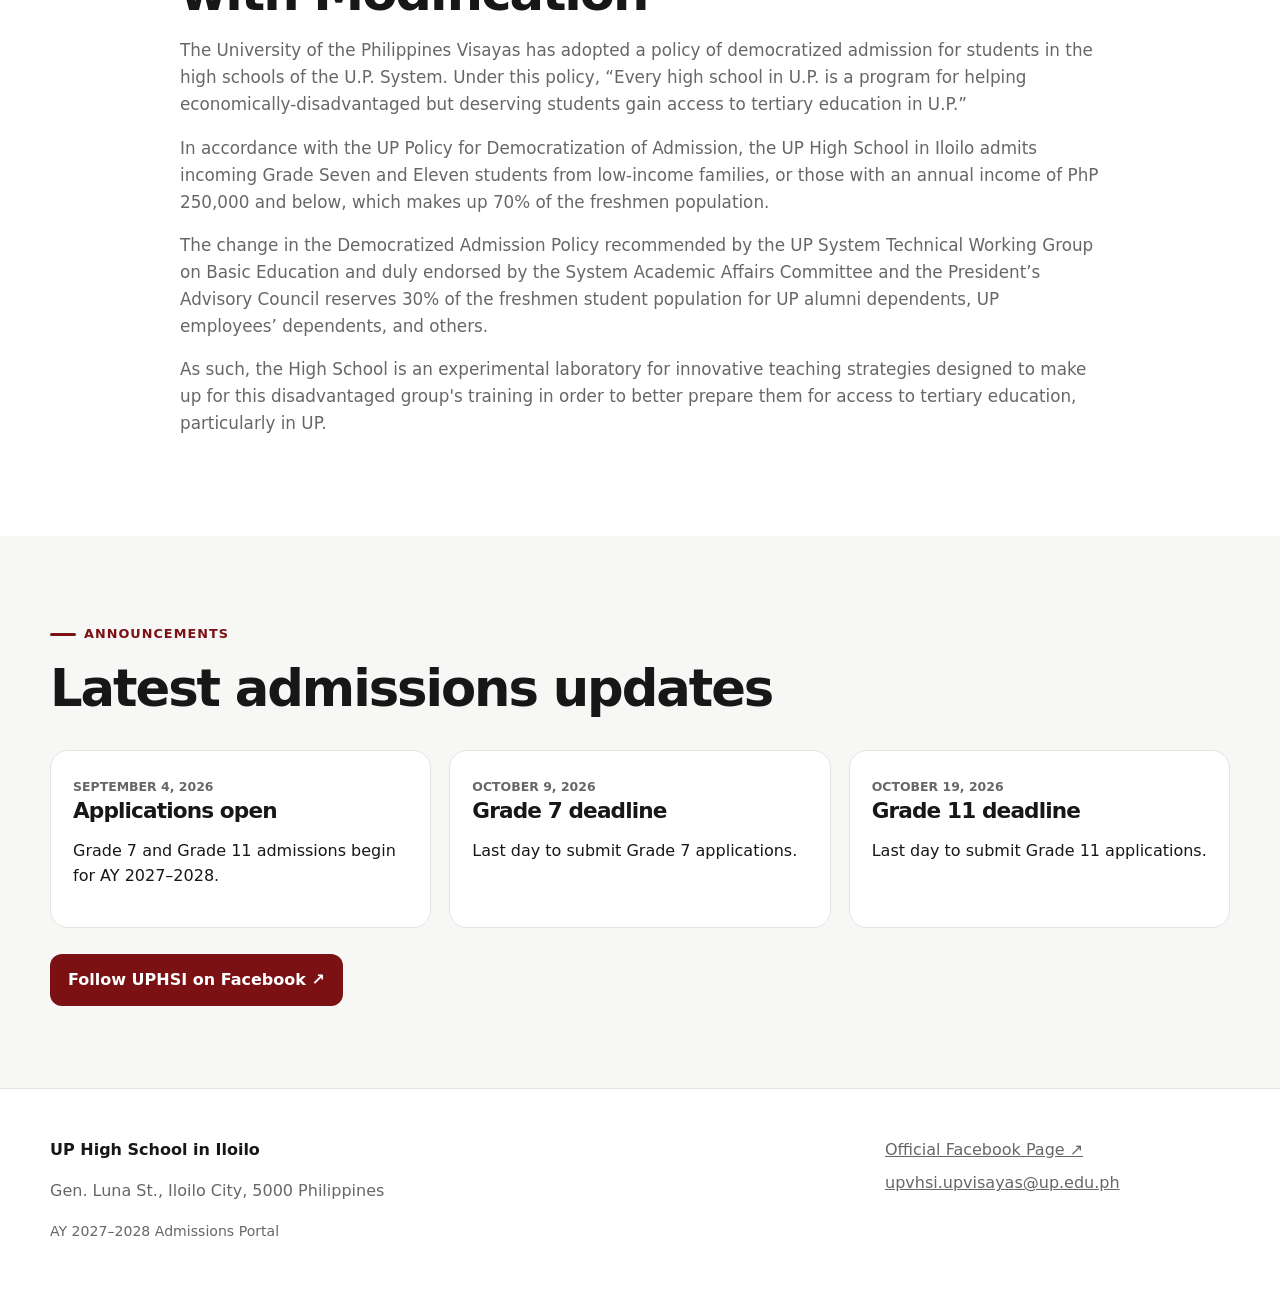
==== commit 4683e4ae: "index plus new form" ====
--- a/index.html
+++ b/index.html
@@ -6,6 +6,7 @@
 <meta name="description" content="UP High School in Iloilo Admissions Portal for AY 2027–2028">
 <title>Home | UPHSI Admissions 2027–2028</title>
 <link rel="stylesheet" href="css/style.css">
+<link rel="icon" type="image/png" href="images/logo.png">
 </head>
 <body>
 
@@ -112,7 +113,7 @@
 
 <section class="section">
  <div class="container policy reveal">
-  <div class="eyebrow">Admissions policy</div><h2>Democratized Admission Policy</h2>
+  <div class="eyebrow">Admissions policy</div><h2>Democratized Admission Policy with Modification</h2>
   
 <p>The University of the Philippines Visayas has adopted a policy of democratized admission for students in the high schools of the U.P. System. Under this policy, “Every high school in U.P. is a program for helping economically-disadvantaged but deserving students gain access to tertiary education in U.P.”</p>
 <p>In accordance with the UP Policy for Democratization of Admission, the UP High School in Iloilo admits incoming Grade Seven and Eleven students from low-income families, or those with an annual income of PhP 250,000 and below, which makes up 70% of the freshmen population.</p>
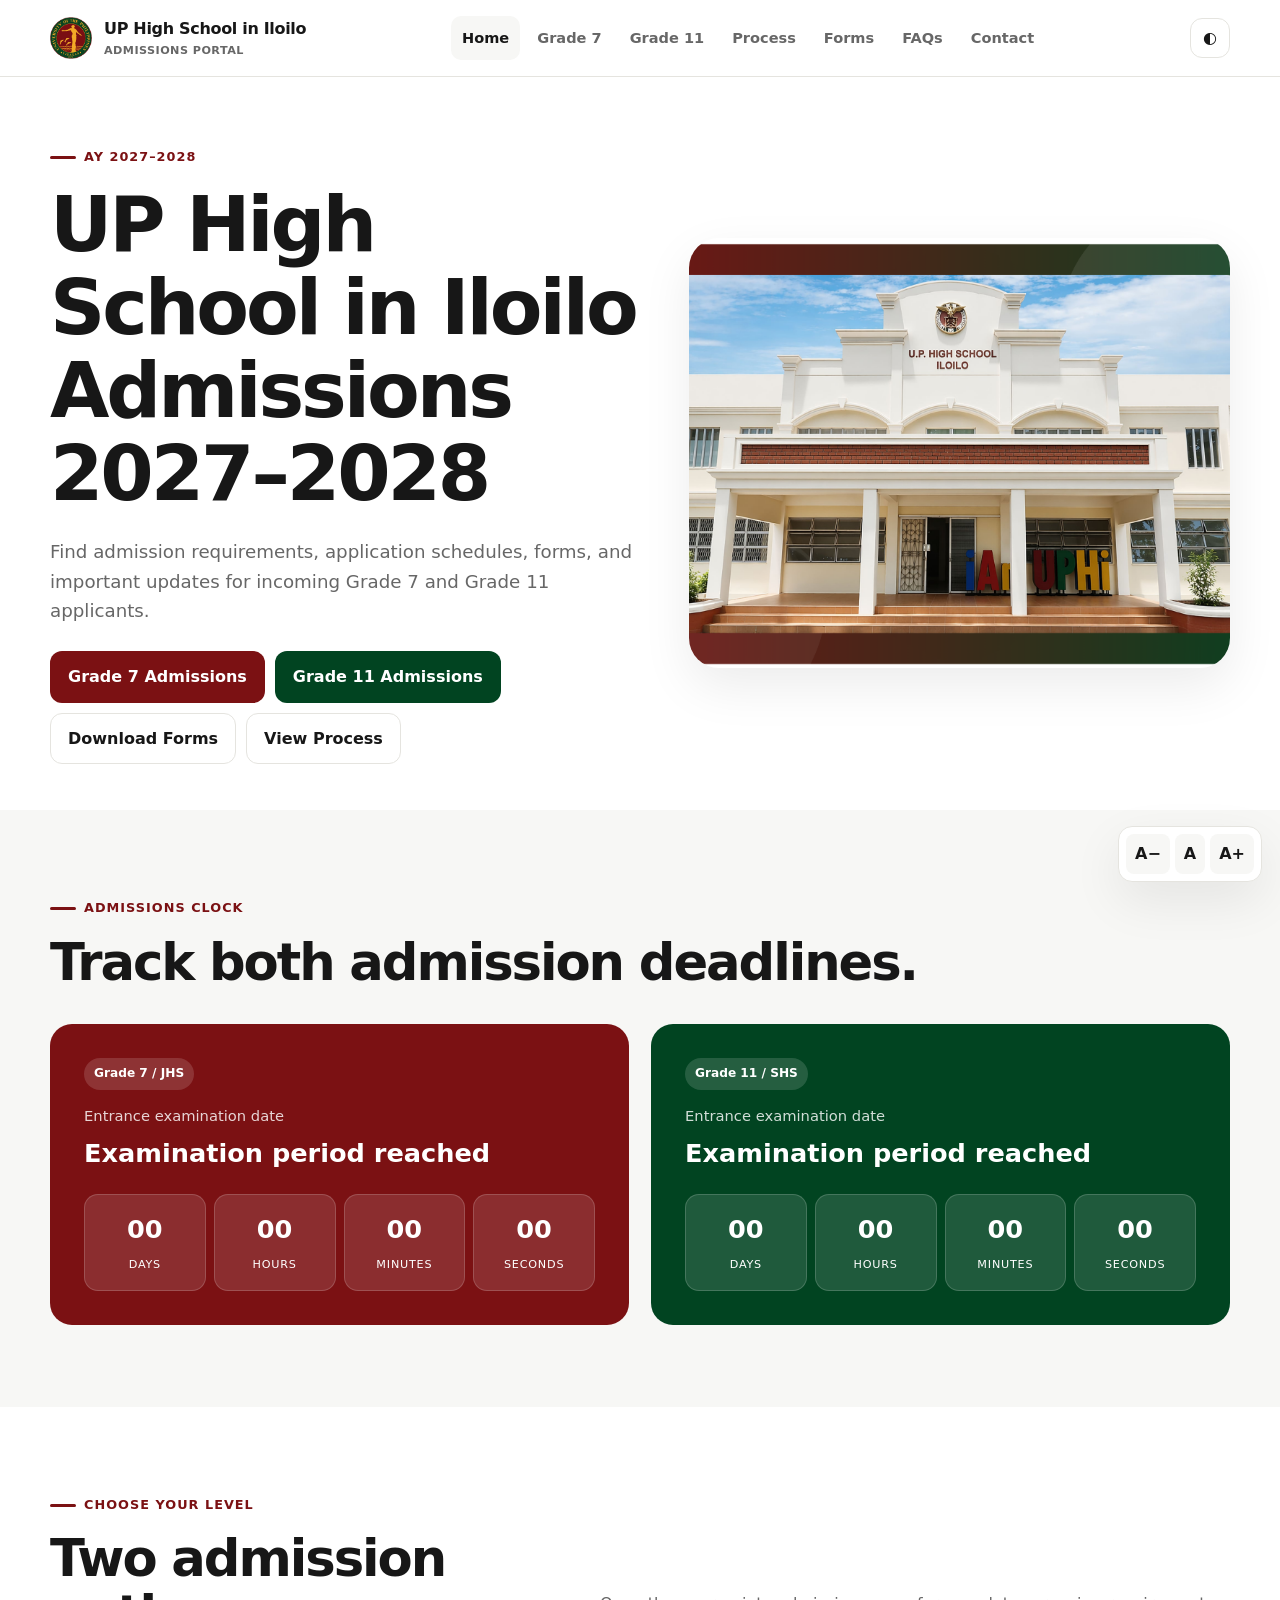
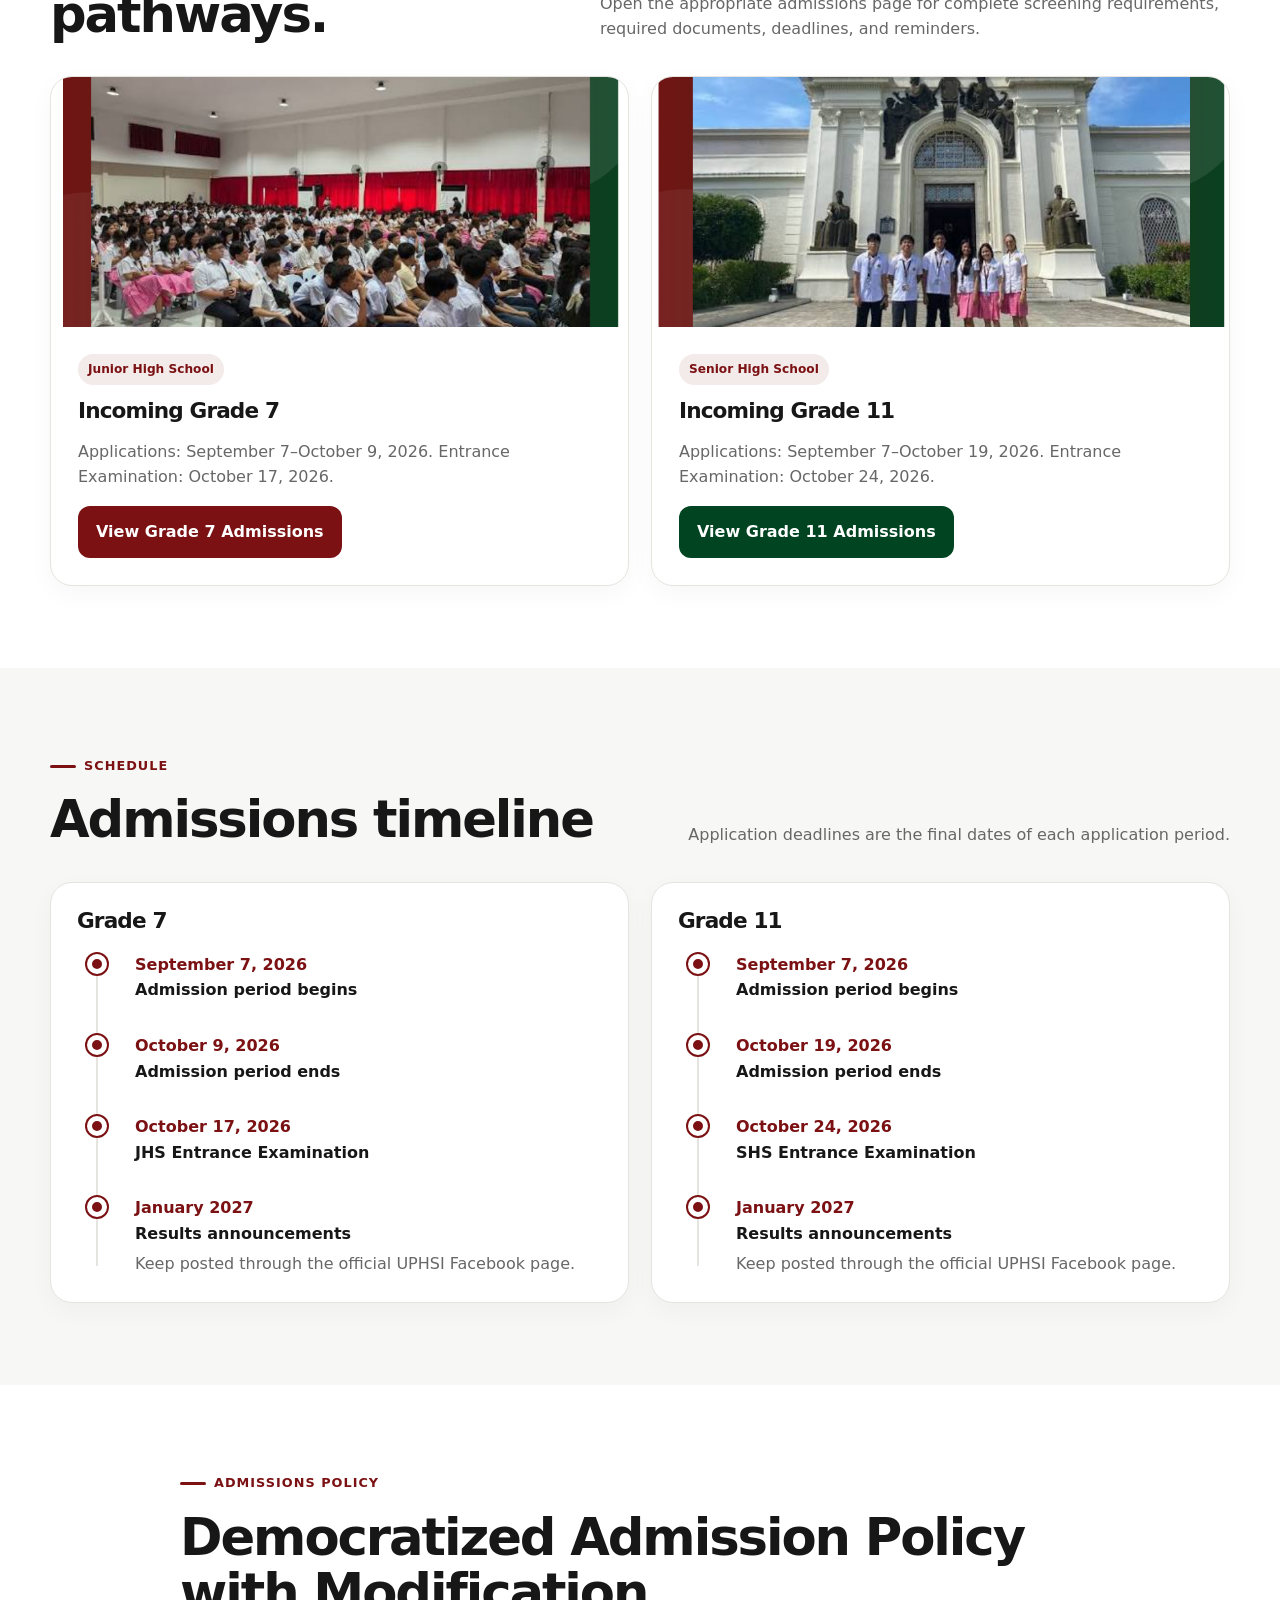
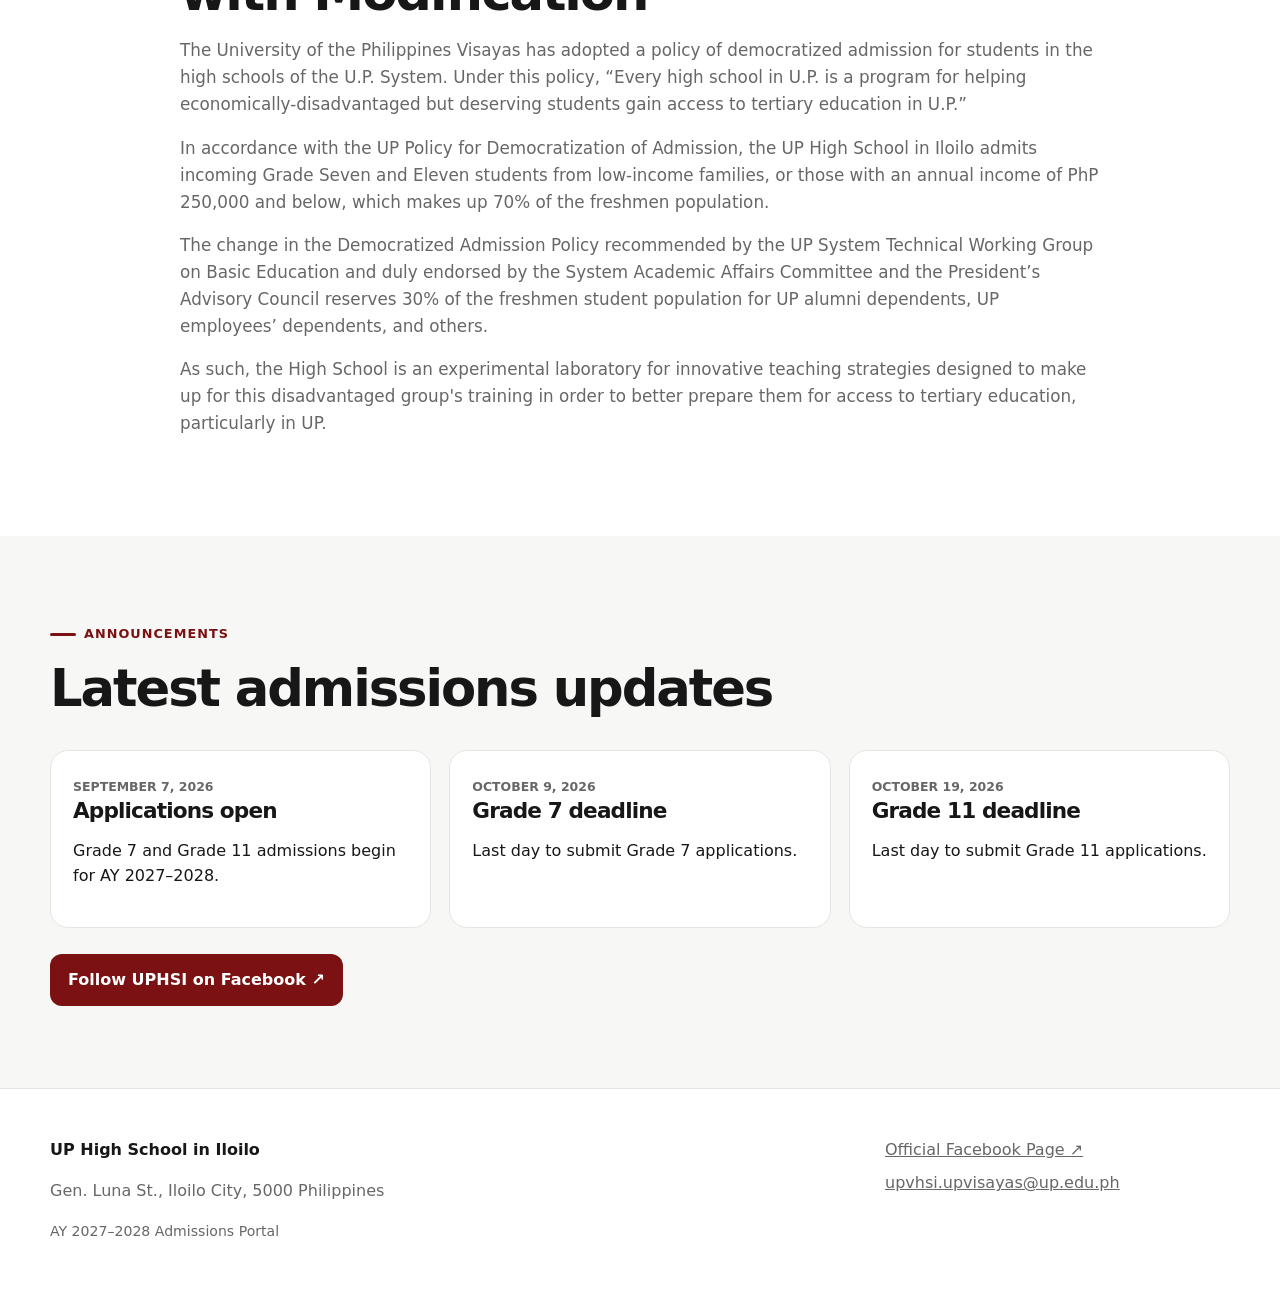
==== commit b3aae9a4: "updated dates" ====
--- a/index.html
+++ b/index.html
@@ -85,8 +85,8 @@
  <div class="container">
   <div class="section-head reveal"><div><div class="eyebrow">Choose your level</div><h2>Two admission pathways.</h2></div><p>Open the appropriate admissions page for complete screening requirements, required documents, deadlines, and reminders.</p></div>
   <div class="cards">
-    <article class="card feature reveal"><img src="images/jhs.png" alt="Grade 7 photo placeholder"><div class="card-content"><span class="tag">Junior High School</span><h3 style="margin-top:14px">Incoming Grade 7</h3><p>Applications: September 4–October 9, 2026. Entrance Examination: October 17, 2026.</p><a class="btn btn-primary" href="jhs.html">View Grade 7 Admissions</a></div></article>
-    <article class="card feature reveal"><img src="images/shs.png" alt="Grade 11 photo placeholder"><div class="card-content"><span class="tag">Senior High School</span><h3 style="margin-top:14px">Incoming Grade 11</h3><p>Applications: September 4–October 19, 2026. Entrance Examination: October 24, 2026.</p><a class="btn btn-green" href="shs.html">View Grade 11 Admissions</a></div></article>
+    <article class="card feature reveal"><img src="images/jhs.png" alt="Grade 7 photo placeholder"><div class="card-content"><span class="tag">Junior High School</span><h3 style="margin-top:14px">Incoming Grade 7</h3><p>Applications: September 7–October 9, 2026. Entrance Examination: October 17, 2026.</p><a class="btn btn-primary" href="jhs.html">View Grade 7 Admissions</a></div></article>
+    <article class="card feature reveal"><img src="images/shs.png" alt="Grade 11 photo placeholder"><div class="card-content"><span class="tag">Senior High School</span><h3 style="margin-top:14px">Incoming Grade 11</h3><p>Applications: September 7–October 19, 2026. Entrance Examination: October 24, 2026.</p><a class="btn btn-green" href="shs.html">View Grade 11 Admissions</a></div></article>
   </div>
  </div>
 </section>
@@ -96,13 +96,13 @@
   <div class="section-head reveal"><div><div class="eyebrow">Schedule</div><h2>Admissions timeline</h2></div><p>Application deadlines are the final dates of each application period.</p></div>
   <div class="cards">
    <div class="card reveal"><h3>Grade 7</h3><div class="timeline">
-    <div class="timeline-item"><span class="timeline-dot"></span><div class="timeline-date">September 4, 2026</div><strong>Admission period begins</strong></div>
+    <div class="timeline-item"><span class="timeline-dot"></span><div class="timeline-date">September 7, 2026</div><strong>Admission period begins</strong></div>
     <div class="timeline-item"><span class="timeline-dot"></span><div class="timeline-date">October 9, 2026</div><strong>Admission period ends</strong></div>
     <div class="timeline-item"><span class="timeline-dot"></span><div class="timeline-date">October 17, 2026</div><strong>JHS Entrance Examination</strong></div>
     <div class="timeline-item"><span class="timeline-dot"></span><div class="timeline-date">January 2027</div><strong>Results announcements</strong><p>Keep posted through the official UPHSI Facebook page.</p></div>
    </div></div>
    <div class="card reveal"><h3>Grade 11</h3><div class="timeline">
-    <div class="timeline-item"><span class="timeline-dot"></span><div class="timeline-date">September 4, 2026</div><strong>Admission period begins</strong></div>
+    <div class="timeline-item"><span class="timeline-dot"></span><div class="timeline-date">September 7, 2026</div><strong>Admission period begins</strong></div>
     <div class="timeline-item"><span class="timeline-dot"></span><div class="timeline-date">October 19, 2026</div><strong>Admission period ends</strong></div>
     <div class="timeline-item"><span class="timeline-dot"></span><div class="timeline-date">October 24, 2026</div><strong>SHS Entrance Examination</strong></div>
     <div class="timeline-item"><span class="timeline-dot"></span><div class="timeline-date">January 2027</div><strong>Results announcements</strong><p>Keep posted through the official UPHSI Facebook page.</p></div>
@@ -127,7 +127,7 @@
  <div class="container">
   <div class="section-head reveal"><div><div class="eyebrow">Announcements</div><h2>Latest admissions updates</h2></div></div>
   <div class="announcement-grid">
-   <article class="announcement reveal"><time>September 4, 2026</time><h3>Applications open</h3><p>Grade 7 and Grade 11 admissions begin for AY 2027–2028.</p></article>
+   <article class="announcement reveal"><time>September 7, 2026</time><h3>Applications open</h3><p>Grade 7 and Grade 11 admissions begin for AY 2027–2028.</p></article>
    <article class="announcement reveal"><time>October 9, 2026</time><h3>Grade 7 deadline</h3><p>Last day to submit Grade 7 applications.</p></article>
    <article class="announcement reveal"><time>October 19, 2026</time><h3>Grade 11 deadline</h3><p>Last day to submit Grade 11 applications.</p></article>
   </div>
